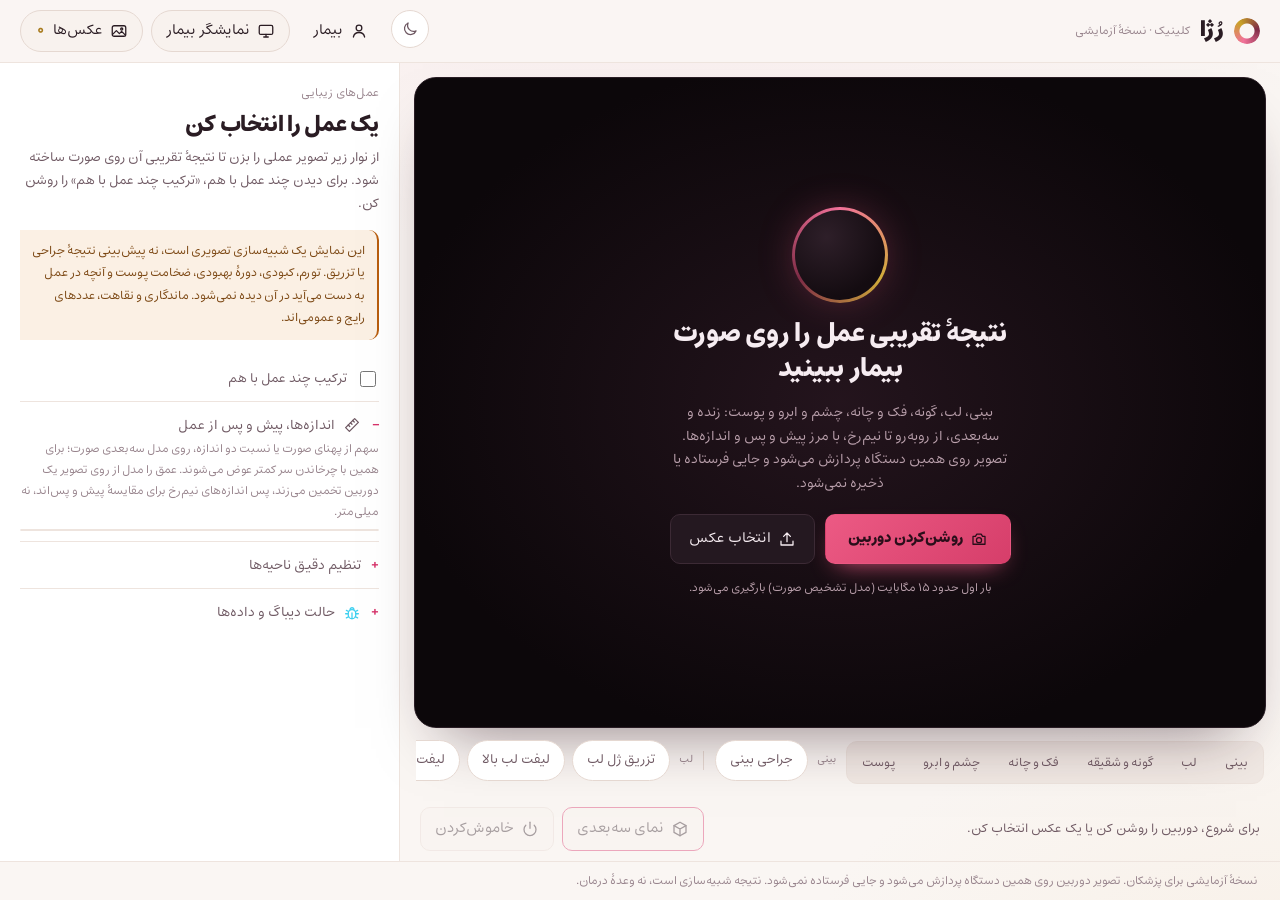
==== index.html @ 55d26cf2 "Offer a newer release to a page kept open (release 11) A phone keeps its tabs for days without loadi" ====
<!doctype html>
<html lang="fa" dir="rtl" data-release="11">
<head>
<meta charset="utf-8">
<meta name="viewport" content="width=device-width,initial-scale=1,viewport-fit=cover">
<meta name="theme-color" content="#FAF6F3" media="(prefers-color-scheme: light)">
<meta name="theme-color" content="#140C11" media="(prefers-color-scheme: dark)">
<meta name="color-scheme" content="light dark">
<!-- A theme chosen with the header switch, set before the styles so the page never
     flashes the other one. Without a choice the system's light or dark is followed. -->
<script>try{var t=localStorage.getItem('clinic-theme');if(t==='light'||t==='dark')document.documentElement.dataset.theme=t;}catch(e){}</script>
<meta name="robots" content="noindex">
<title>رُژا کلینیک | پیش‌نمایش عمل‌های زیبایی</title>
<link rel="icon" href="favicon.svg">
<link rel="apple-touch-icon" href="icons/icon-192.png">
<link rel="preload" href="fonts/Estedad-var.woff2" as="font" type="font/woff2" crossorigin>
<link rel="stylesheet" href="clinic.css?v=11">
</head>
<body>

<svg class="sprite" aria-hidden="true" focusable="false">
  <symbol id="i-wand" viewBox="0 0 24 24"><path d="M4 20L15 9"/><path d="M14 3.5v3M19.5 9h-3M17.8 5.2l-1.9 1.9M11.5 6.2l-1.6-1.6M18.4 12.4l1.6 1.6"/></symbol>
  <symbol id="i-compare" viewBox="0 0 24 24"><rect x="3" y="4.5" width="18" height="15" rx="3"/><path d="M12 2.5v19"/><path d="M8 12h-2M18 12h-2"/></symbol>
  <symbol id="i-pause" viewBox="0 0 24 24"><rect x="6.5" y="5" width="3.6" height="14" rx="1"/><rect x="13.9" y="5" width="3.6" height="14" rx="1"/></symbol>
  <symbol id="i-camera" viewBox="0 0 24 24"><path d="M4 8.5h3.2l1.9-3h5.8l1.9 3H20v10.5H4z"/><circle cx="12" cy="13.5" r="3.4"/></symbol>
  <symbol id="i-sun" viewBox="0 0 24 24"><circle cx="12" cy="12" r="3.8"/><path d="M12 2.5v2M12 19.5v2M2.5 12h2M19.5 12h2M5.3 5.3l1.4 1.4M17.3 17.3l1.4 1.4M5.3 18.7l1.4-1.4M17.3 6.7l1.4-1.4"/></symbol>
  <symbol id="i-moon" viewBox="0 0 24 24"><path d="M20 14.5A8 8 0 0 1 9.5 4 8 8 0 1 0 20 14.5z"/></symbol>
  <symbol id="i-cube" viewBox="0 0 24 24"><path d="M12 3l8 4.5v9L12 21l-8-4.5v-9z"/><path d="M4 7.5l8 4.5 8-4.5M12 12v9"/></symbol>
  <symbol id="i-expand" viewBox="0 0 24 24"><path d="M4 9V4h5M20 9V4h-5M4 15v5h5M20 15v5h-5"/></symbol>
  <symbol id="i-images" viewBox="0 0 24 24"><rect x="3" y="5" width="18" height="14" rx="2.5"/><path d="M3.5 16.5l5-5 4 4 3-3 5 5"/><circle cx="15.6" cy="9.4" r="1.4"/></symbol>
  <symbol id="i-upload" viewBox="0 0 24 24"><path d="M12 15.5V4M7.5 8.5L12 4l4.5 4.5"/><path d="M4 15v5h16v-5"/></symbol>
  <symbol id="i-power" viewBox="0 0 24 24"><path d="M12 3v8"/><path d="M6.4 7a8 8 0 1 0 11.2 0"/></symbol>
  <symbol id="i-trash" viewBox="0 0 24 24"><path d="M4 7h16M9.5 7V4.5h5V7M6 7l1 13h10l1-13"/></symbol>
  <symbol id="i-download" viewBox="0 0 24 24"><path d="M12 4v11M7.5 10.5L12 15l4.5-4.5M4 20h16"/></symbol>
  <symbol id="i-ruler" viewBox="0 0 24 24"><path d="M3.5 15.5l12-12 5 5-12 12z"/><path d="M7 12l2 2M10 9l2 2M13 6l2 2"/></symbol>
  <symbol id="i-screen" viewBox="0 0 24 24"><rect x="3" y="4.5" width="18" height="12" rx="2"/><path d="M9 20h6M12 16.5V20"/></symbol>
  <symbol id="i-user" viewBox="0 0 24 24"><circle cx="12" cy="8" r="3.8"/><path d="M4.5 20c.8-3.8 3.8-6 7.5-6s6.7 2.2 7.5 6"/></symbol>
  <symbol id="i-bug" viewBox="0 0 24 24"><rect x="7" y="7.5" width="10" height="12" rx="5"/><path d="M9.5 7.5a2.5 2.5 0 0 1 5 0M12 12v7.5M3.5 13H7M17 13h3.5M4.5 8.5L7.5 10M19.5 8.5L16.5 10M4.5 18.5l3-1.5M19.5 18.5l-3-1.5"/></symbol>
</svg>

<header class="topbar">
  <a class="brand" href="./" aria-label="رُژا کلینیک، بارگذاری دوبارهٔ صفحه"><i aria-hidden="true"></i>رُژا <span>کلینیک · نسخهٔ آزمایشی</span></a>
  <div class="top-actions">
    <button id="theme" class="icon-btn" type="button" aria-label="روشن یا تیره"><svg class="ico"><use href="#i-moon"/></svg></button>
    <button id="patient-open" class="pill patient-pill" aria-pressed="false" aria-label="پروندهٔ بیمار">
      <svg class="ico"><use href="#i-user"/></svg><span class="label" id="patient-name">بیمار</span>
    </button>
    <button id="present-open" class="ghost pill present-pill" aria-pressed="false" title="نمایشگر بیمار: پنجره‌ای برای مانیتور دوم (P)">
      <svg class="ico"><use href="#i-screen"/></svg><span class="label">نمایشگر بیمار</span>
    </button>
    <button id="gallery-open" class="ghost pill" aria-label="عکس‌های گرفته‌شده">
      <svg class="ico"><use href="#i-images"/></svg><span class="label">عکس‌ها</span> <span class="count" id="shots-count">۰</span>
    </button>
  </div>
</header>

<main class="shell">
  <div class="stage-wrap">
    <div class="stage" id="viewport">
      <video id="video" autoplay muted playsinline aria-label="تصویر زندهٔ دوربین"></video>
      <canvas id="photo" aria-label="عکس انتخاب‌شده" hidden></canvas>
      <canvas id="stage" aria-hidden="true" hidden></canvas>
      <canvas id="overlay" aria-hidden="true"></canvas>
      <canvas id="debug" aria-hidden="true" hidden></canvas>

      <div class="guide" id="guide" aria-hidden="true" hidden><i></i></div>
      <div class="loading" id="loading" hidden>
        <span>آماده‌سازی، فقط بار اول</span>
        <div class="loading-track" id="loading-track" role="progressbar" aria-label="بارگیری مدل تشخیص صورت" aria-valuemin="0" aria-valuemax="100" aria-valuenow="0"><i id="loading-bar"></i></div>
        <small><b id="loading-percent"></b><bdi id="loading-text"></bdi></small>
      </div>
      <button class="tap-start" id="tap-start" type="button" hidden>برای شروع تصویر دوربین، اینجا را بزن</button>
      <div class="inspect-tip" id="inspect-tip" aria-hidden="true" hidden></div>
      <span class="badge" id="badge" hidden><b>شبیه‌سازی تصویری، نه نتیجهٔ قطعی</b></span>
      <pre class="hud" id="hud" aria-hidden="true" hidden></pre>
      <div class="flash" id="flash" aria-hidden="true"></div>

      <div class="seam" id="seam" hidden>
        <div class="seam-line" id="seam-line"></div>
        <span class="seam-tag" id="seam-before">پیش از عمل</span>
        <span class="seam-tag" id="seam-after">پس از عمل</span>
        <button class="seam-grip" id="seam-grip" aria-label="جابه‌جایی مرز مقایسه"
                role="slider" aria-valuemin="0" aria-valuemax="100" aria-valuenow="50">⇔</button>
      </div>

      <div class="toolbar" id="toolbar" role="toolbar" aria-label="ابزار تصویر" hidden>
        <button id="compare" class="tool" aria-pressed="true" disabled title="مرز پیش و پس (C)">
          <svg class="ico"><use href="#i-compare"/></svg><span>مقایسه</span></button>
        <button id="freeze" class="tool" aria-pressed="false" disabled title="ثابت‌کردن تصویر (F)">
          <svg class="ico"><use href="#i-pause"/></svg><span>ثابت</span></button>
        <button id="snap" class="tool" disabled title="عکس گرفتن (S)">
          <svg class="ico"><use href="#i-camera"/></svg><span>عکس</span></button>
        <button id="view3d" class="tool" aria-pressed="false" disabled title="نمای سه‌بعدی: صورت را با کشیدن بچرخان (D)">
          <svg class="ico"><use href="#i-cube"/></svg><span>سه‌بعدی</span></button>
        <button id="fullscreen" class="tool" title="تمام‌صفحه">
          <svg class="ico"><use href="#i-expand"/></svg><span>بزرگ</span></button>
      </div>

      <!-- The 3D view, over the picture while it is open. -->
      <div class="v3" id="v3" hidden>
        <canvas id="v3-canvas" aria-label="مدل سه‌بعدی صورت؛ برای چرخاندن بکش"></canvas>
        <div class="v3-bar">
          <div class="segmented" id="v3-mode" role="radiogroup" aria-label="پیش یا پس">
            <button type="button" role="radio" data-mode="before" aria-checked="false">پیش</button>
            <button type="button" role="radio" data-mode="after" aria-checked="true">پس</button>
          </div>
          <div class="segmented" id="v3-angle" role="group" aria-label="زاویه">
            <button type="button" data-angle="0">روبه‌رو</button>
            <button type="button" data-angle="40">سه‌رخ</button>
            <button type="button" data-angle="75">نیم‌رخ</button>
          </div>
          <button type="button" class="ghost" id="v3-spin" aria-pressed="false">چرخش<span class="v3-long"> خودکار</span></button>
          <button type="button" class="ghost" id="v3-close" title="بازگشت به تصویر زنده (Esc)"><span class="v3-long">بازگشت به تصویر زنده</span><span class="v3-short">بستن</span></button>
        </div>
        <p class="v3-hint" id="v3-hint">برای چرخاندن، روی صورت بکش؛ دو بار زدن آن را روبه‌رو برمی‌گرداند.</p>
      </div>
      <!-- Taking the pictures the 3D view is made from. -->
      <div class="v3-capture" id="v3-capture" role="dialog" aria-labelledby="v3-capture-title" hidden>
        <h3 id="v3-capture-title">ساختن نمای سه‌بعدی</h3>
        <ol class="v3-steps">
          <li id="v3-step-front">روبه‌روی دوربین نگاه کن</li>
          <li id="v3-step-side">سر را آرام به یک طرف بچرخان</li>
          <li id="v3-step-other">حالا آرام به طرف دیگر</li>
        </ol>
        <p class="v3-now" id="v3-now" aria-live="polite"></p>
        <p class="help">هر زاویه وقتی سر چند لحظه ثابت بماند خودش گرفته می‌شود. سه زاویه کناره‌های بینی و گونه را در نیم‌رخ درست‌تر می‌سازد؛ با یک زاویه هم می‌شود ساخت.</p>
        <div class="v3-actions">
          <button type="button" class="primary" id="v3-build" disabled>با همین بساز</button>
          <button type="button" class="ghost" id="v3-cancel">لغو</button>
        </div>
      </div>

      <div id="welcome">
        <div class="mirror-mark" aria-hidden="true"><i></i></div>
        <h2>نتیجهٔ تقریبی عمل را روی صورت بیمار ببینید</h2>
        <p>بینی، لب، گونه، فک و چانه، چشم و ابرو و پوست: زنده و سه‌بعدی، از روبه‌رو تا نیم‌رخ، با مرز پیش و پس و اندازه‌ها. تصویر روی همین دستگاه پردازش می‌شود و جایی فرستاده یا ذخیره نمی‌شود.</p>
        <div class="welcome-actions">
          <button id="start" class="primary"><svg class="ico"><use href="#i-camera"/></svg>روشن‌کردن دوربین</button>
          <label class="ghost file-button" for="photo-input"><svg class="ico"><use href="#i-upload"/></svg>انتخاب عکس</label>
          <input id="photo-input" type="file" accept="image/*" hidden>
        </div>
        <p class="quiet">بار اول حدود ۱۵ مگابایت (مدل تشخیص صورت) بارگیری می‌شود.</p>
      </div>
    </div>

    <div class="tray" id="tray" role="group" aria-label="انتخاب عمل">
      <div class="tray-groups" id="tray-groups"></div>
      <div class="tray-scroll" id="tray-chips"></div>
    </div>

    <!-- The control you actually reach for, docked to the image. -->
    <div class="quick" id="quick">
      <div id="quick-procedure" hidden>
        <label class="field" for="strength"><span id="strength-label">میزان</span> <output id="strength-amount">۰٪</output></label>
        <input id="strength" type="range" min="0" max="100" value="0">
      </div>
    </div>

    <div class="stage-foot">
      <p id="status" role="status" aria-live="polite">برای شروع، دوربین را روشن کن یا یک عکس انتخاب کن.</p>
      <div class="camera-actions">
        <button id="view3d-foot" class="ghost v3-open" disabled title="نمای سه‌بعدی: صورت را با کشیدن بچرخان (D)"><svg class="ico"><use href="#i-cube"/></svg><span>نمای سه‌بعدی</span></button>
        <button id="stop" class="ghost" disabled><svg class="ico"><use href="#i-power"/></svg>خاموش‌کردن</button>
      </div>
    </div>
  </div>

  <aside class="inspector" id="inspector">

    <section id="panel-procedure">
      <p class="eyebrow" id="procedure-kicker">عمل‌های زیبایی</p>
      <h2 id="procedure-title">یک عمل را انتخاب کن</h2>
      <dl class="facts" id="procedure-facts" hidden>
        <div><dt>نوع</dt><dd id="fact-kind"></dd></div>
        <div><dt>ماندگاری</dt><dd id="fact-lasts"></dd></div>
        <div><dt>دورهٔ نقاهت</dt><dd id="fact-recovery"></dd></div>
      </dl>
      <p class="lede" id="procedure-summary"></p>

      <div id="variant-field" hidden>
        <p class="field-label">روش</p>
        <div class="segmented" id="variant-options" role="radiogroup" aria-label="روش"></div>
      </div>
      <p class="help" id="procedure-note"></p>

      <p class="note">
        این نمایش یک شبیه‌سازی تصویری است، نه پیش‌بینی نتیجهٔ جراحی یا تزریق. تورم، کبودی، دورهٔ بهبودی،
        ضخامت پوست و آنچه در عمل به دست می‌آید در آن دیده نمی‌شود. ماندگاری و نقاهت، عددهای رایج و عمومی‌اند.
      </p>

      <div class="active-list" id="active-list"></div>
      <button id="procedure-reset" class="ghost wide" hidden>برداشتن همهٔ عمل‌ها</button>
      <label class="check"><input id="combine-procedures" type="checkbox">ترکیب چند عمل با هم</label>

      <details id="measure-panel" open>
        <summary><svg class="ico"><use href="#i-ruler"/></svg>اندازه‌ها، پیش و پس از عمل</summary>
        <p class="help">سهم از پهنای صورت یا نسبت دو اندازه، روی مدل سه‌بعدی صورت؛ برای همین با چرخاندن سر کمتر عوض می‌شوند. عمق را مدل از روی تصویر یک دوربین تخمین می‌زند، پس اندازه‌های نیم‌رخ برای مقایسهٔ پیش و پس‌اند، نه میلی‌متر.</p>
        <div id="measure-table" class="measure"></div>
      </details>

      <details id="fine-tune">
        <summary>تنظیم دقیق ناحیه‌ها</summary>
        <p class="help">این‌ها روی نتیجهٔ عمل‌های انتخاب‌شده اضافه می‌شوند.</p>
        <div id="fine-controls"></div>
      </details>

      <p class="quiet" id="webgl-missing" hidden>
        مرورگر این دستگاه WebGL ندارد و پیش‌نمایش عمل را نمی‌سازد. آخرین نسخهٔ Chrome را امتحان کن.
      </p>
    </section>

    <details id="debug-panel">
      <summary><svg class="ico"><use href="#i-bug"/></svg>حالت دیباگ و داده‌ها</summary>
      <p class="help">نقطه‌هایی که مدل روی صورت پیدا می‌کند، با شمارهٔ هرکدام. نقاطی که همین الان عمل انتخاب‌شده را می‌سازند، رنگ جدا می‌گیرند.</p>
      <label class="check"><input id="debug-on" type="checkbox">نمایش لایه‌های دیباگ روی تصویر</label>

      <fieldset class="debug-group">
        <legend>لایه‌ها</legend>
        <label class="check"><input id="debug-points" type="checkbox" checked>نقاط</label>
        <label class="check"><input id="debug-mesh" type="checkbox">شبکهٔ مثلثی</label>
        <label class="check"><input id="debug-contours" type="checkbox">کانتورها</label>
        <label class="check"><input id="debug-axes" type="checkbox">محورهای صورت</label>
        <label class="check"><input id="debug-masks" type="checkbox">ماسک ناحیه‌های پوست</label>
        <label class="check"><input id="debug-field" type="checkbox">میدان جابه‌جایی</label>
      </fieldset>

      <label class="field" for="debug-size">اندازهٔ شماره <output id="debug-size-amount">۱۰</output></label>
      <input id="debug-size" type="range" min="0" max="26" value="10">
      <p class="help">صفر یعنی فقط نقطه‌ها، بدون شماره.</p>
      <label class="check"><input id="debug-highlight" type="checkbox" checked>رنگ جدا برای نقاط درگیر</label>
      <label class="check"><input id="debug-only" type="checkbox">فقط نقاط درگیر را نشان بده</label>

      <label class="field" for="debug-find">پیدا کردن نقطه</label>
      <input id="debug-find" type="number" min="0" max="477" inputmode="numeric" placeholder="شمارهٔ نقطه، مثلاً ۱">
      <p class="quiet" id="debug-find-info"></p>
      <label class="check"><input id="debug-inspect" type="checkbox">بازرسی با اشاره‌گر روی تصویر</label>
      <label class="check"><input id="debug-hud" type="checkbox">آمار زنده روی تصویر</label>

      <dl class="stats" id="debug-stats"></dl>
      <div class="row-actions">
        <button id="debug-export" class="ghost"><svg class="ico"><use href="#i-download"/></svg>دانلود JSON</button>
        <button id="debug-copy" class="ghost">کپی داده‌ها</button>
      </div>
      <p class="quiet" id="debug-count"></p>
    </details>

  </aside>
</main>

<footer>
  <span>نسخهٔ آزمایشی برای پزشکان. تصویر دوربین روی همین دستگاه پردازش می‌شود و جایی فرستاده نمی‌شود. نتیجه شبیه‌سازی است، نه وعدهٔ درمان.</span>
</footer>

<dialog id="gallery">
  <div class="dialog-head">
    <h2>عکس‌ها</h2>
    <button id="gallery-close" class="ghost">بستن</button>
  </div>
  <p class="quiet">عکس‌ها فقط در همین صفحه نگه داشته می‌شوند و با بستن آن پاک می‌شوند. دو عکس را علامت بزن تا کنار هم مقایسه شوند.</p>
  <div class="compare-view" id="gallery-compare" hidden></div>
  <div class="shots" id="gallery-shots"></div>
</dialog>

<!-- The patient record (records.js): kept on this device only. -->
<dialog id="patients" aria-labelledby="patients-title">
  <div class="dialog-head">
    <h2 id="patients-title">بیماران</h2>
    <button id="patients-close" class="ghost" type="button">بستن</button>
  </div>
  <p class="quiet">پرونده‌ها فقط روی همین دستگاه، در حافظهٔ این مرورگر، نگه داشته می‌شوند و جایی فرستاده نمی‌شوند.</p>
  <div class="patient-tools">
    <input id="patient-search" type="search" placeholder="جست‌وجوی نام یا کد پرونده" aria-label="جست‌وجوی بیمار" autocomplete="off">
    <button id="patient-new" class="primary" type="button">بیمار تازه</button>
  </div>
  <form id="patient-form" class="patient-form" hidden>
    <h3 id="pf-title">بیمار تازه</h3>
    <label>نام<input id="pf-name" type="text" maxlength="60" autocomplete="off"></label>
    <label>کد پرونده<input id="pf-code" type="text" maxlength="30" autocomplete="off" dir="ltr"></label>
    <div class="pf-pair">
      <label>سن<input id="pf-age" type="number" min="1" max="120" inputmode="numeric"></label>
      <label>جنس<select id="pf-sex"><option value="">—</option><option value="f">زن</option><option value="m">مرد</option></select></label>
    </div>
    <label>یادداشت<textarea id="pf-notes" rows="2" maxlength="500"></textarea></label>
    <div class="row-actions">
      <button class="primary" type="submit">ذخیره</button>
      <button class="ghost" type="button" id="pf-cancel">انصراف</button>
    </div>
  </form>
  <div class="patient-list" id="patient-list"></div>
  <details id="clinic-settings">
    <summary>مطب و پشتیبان‌گیری</summary>
    <label class="patient-form-row">نام مطب یا کلینیک<input id="clinic-name" type="text" maxlength="60" autocomplete="off"></label>
    <label class="patient-form-row">نام پزشک<input id="doctor-name" type="text" maxlength="60" autocomplete="off"></label>
    <p class="help">در سربرگ گزارش PDF می‌آیند.</p>
    <div class="row-actions">
      <button id="backup-save" class="ghost" type="button"><svg class="ico"><use href="#i-download"/></svg>پشتیبان‌گیری</button>
      <label class="ghost file-button" for="backup-load"><svg class="ico"><use href="#i-upload"/></svg>بازگرداندن پشتیبان</label>
      <input id="backup-load" type="file" accept="application/json,.json" hidden>
    </div>
    <p class="help">فایل پشتیبان همهٔ بیماران و عکس‌هایشان را دارد؛ آن را جای امن نگه دار.</p>
  </details>
</dialog>

<dialog id="record" aria-labelledby="record-title">
  <div class="dialog-head">
    <h2 id="record-title"></h2>
    <button id="record-close" class="ghost" type="button">بستن</button>
  </div>
  <p class="quiet" id="record-meta"></p>
  <div class="row-actions">
    <button id="record-edit" class="ghost" type="button">ویرایش</button>
    <button id="record-switch" class="ghost" type="button">بیمار دیگر</button>
    <button id="record-end" class="ghost" type="button">بستن پرونده</button>
    <button id="record-delete" class="ghost danger" type="button">حذف بیمار</button>
  </div>
  <label class="field-label" for="record-visit">جلسه</label>
  <select id="record-visit"></select>
  <p class="help">عکس‌هایی که در جلسه با «عکس» گرفته می‌شوند، با تصویر پیش و پس، اینجا می‌آیند. هر عکسی که تیک دارد در گزارش می‌آید.</p>
  <div class="shots record-shots" id="record-shots"></div>
  <label class="field-label" for="record-note">یادداشت پزشک برای این جلسه</label>
  <textarea id="record-note" rows="3" maxlength="2000" placeholder="در گزارش می‌آید"></textarea>
  <div class="row-actions">
    <button id="record-pdf" class="primary" type="button" disabled><svg class="ico"><use href="#i-download"/></svg>دانلود گزارش PDF</button>
  </div>
</dialog>

<div id="toast" role="status" aria-live="polite"></div>
<div class="update-bar" id="update-bar" role="status" hidden>
  <span>نسخهٔ تازه‌ای از برنامه آمده است.</span>
  <button type="button" class="primary" id="update-now">به‌روزرسانی</button>
</div>

<!-- If the app cannot start in this browser, say so instead of leaving a dead page. -->
<script>
(function(){
  function say(text){var s=document.getElementById('status');if(s&&!document.documentElement.getAttribute('data-ready'))s.textContent=text;}
  window.addEventListener('error',function(e){say('این مرورگر نتوانست برنامه را اجرا کند'+(e&&e.message?' ('+e.message+')':'')+'. آخرین نسخهٔ Chrome را امتحان کن.');});
  setTimeout(function(){say('برنامه روی این مرورگر کامل بار نشد. صفحه را دوباره باز کن یا آخرین نسخهٔ Chrome را امتحان کن.');},20000);
})();
</script>
<script nomodule>document.getElementById('status').textContent='این مرورگر قدیمی است و این برنامه را اجرا نمی‌کند. آخرین نسخهٔ Chrome را نصب کن.';</script>
<script type="module" src="app.js?v=11"></script>
</body>
</html>
---- clinic.css ----
/* Roja — a studio instrument for looking at your own face.
   The face is the brightest thing on the page. The page is ivory and rose by day and
   dark lacquer by night (the system's choice, or the header switch); the mirror itself
   is always dark, so the face stands out in both. Rose means "this is on", brass means
   "this is a measurement". They never stand in for each other. */

@font-face{
  font-family:'Estedad';
  src:url('fonts/Estedad-var.woff2') format('woff2-variations');
  font-weight:100 900;
  font-display:swap;
}

:root{
  --bg:#FAF6F3;
  --bg-deep:#F1E9E4;
  --surface:#FFFFFF;
  --surface-2:#F8F2EE;
  --raised:#FFFFFF;
  --line:#E5D8D1;
  --line-soft:#EEE4DE;
  --text:#2A1C23;
  --muted:#6E5862;
  --faint:#97838C;
  --rose:#D6336A;
  --rose-2:#B92458;
  --rose-soft:#D6336A14;
  --brass:#A87B1E;
  --brass-soft:#C9A2271A;
  --brass-ink:#7A5810;
  --danger:#B85D0E;
  --danger-soft:#FBF0E4;
  --danger-ink:#7A4510;
  --ok:#1F8A57;
  --hover:#2A1C230A;
  --chrome:#FAF6F3E6;
  --panel:var(--surface);
  --card:var(--surface-2);
  --glow:radial-gradient(1100px 520px at 50% -12%,#F6D9E266,transparent 70%),radial-gradient(800px 480px at 100% 110%,#F3E4CF55,transparent 60%);
  --shadow:0 18px 40px -22px #4A1D3040;
  --shadow-sm:0 6px 16px -10px #4A1D3033;
  --backdrop:#2A1C2366;
  --on-rose:#fff;
  --radius:14px;
  --radius-sm:10px;
  --font:'Estedad','Vazirmatn',system-ui,'Segoe UI',Tahoma,sans-serif;
  color-scheme:light;
}
/* Dark: chosen, or the system's when nothing was chosen. The mirror is dark in both,
   so everything drawn over it (tools, notes, the start screen) takes these too. */
:root[data-theme=dark],.stage{
  --bg:#140C11;
  --bg-deep:#0C070A;
  --surface:#1D1319;
  --surface-2:#241820;
  --raised:#2E1F29;
  --line:#3C2A35;
  --line-soft:#2A1D25;
  --text:#F6ECF1;
  --muted:#BBA1AD;
  --faint:#9A8591;
  --rose:#EC5A84;
  --rose-2:#D63E6A;
  --rose-soft:#EC5A8424;
  --brass:#D1AC3A;
  --brass-soft:#D1AC3A1F;
  --brass-ink:#F4E3B0;
  --danger:#E8A34F;
  --danger-soft:#251A16;
  --danger-ink:#E3C5A6;
  --ok:#7CD9A8;
  --hover:#FFFFFF10;
  --chrome:#140C11CC;
  --panel:linear-gradient(180deg,#1D1319F2,#170F14F2);
  --card:linear-gradient(180deg,#FFFFFF08,#FFFFFF03);
  --glow:radial-gradient(1200px 600px at 50% -10%,#3A162944,transparent 70%),radial-gradient(900px 500px at 100% 110%,#2A142033,transparent 60%);
  --shadow:0 18px 40px -18px #000C;
  --shadow-sm:0 6px 16px -10px #000A;
  --backdrop:#0B0709CC;
  --on-rose:#2A0E1A;
  color-scheme:dark;
}
@media (prefers-color-scheme:dark){
  :root:not([data-theme=light]){
  --bg:#140C11;
    --bg-deep:#0C070A;
    --surface:#1D1319;
    --surface-2:#241820;
    --raised:#2E1F29;
    --line:#3C2A35;
    --line-soft:#2A1D25;
    --text:#F6ECF1;
    --muted:#BBA1AD;
    --faint:#9A8591;
    --rose:#EC5A84;
    --rose-2:#D63E6A;
    --rose-soft:#EC5A8424;
    --brass:#D1AC3A;
    --brass-soft:#D1AC3A1F;
    --brass-ink:#F4E3B0;
    --danger:#E8A34F;
    --danger-soft:#251A16;
    --danger-ink:#E3C5A6;
    --ok:#7CD9A8;
    --hover:#FFFFFF10;
    --chrome:#140C11CC;
    --panel:linear-gradient(180deg,#1D1319F2,#170F14F2);
    --card:linear-gradient(180deg,#FFFFFF08,#FFFFFF03);
    --glow:radial-gradient(1200px 600px at 50% -10%,#3A162944,transparent 70%),radial-gradient(900px 500px at 100% 110%,#2A142033,transparent 60%);
    --shadow:0 18px 40px -18px #000C;
    --shadow-sm:0 6px 16px -10px #000A;
    --backdrop:#0B0709CC;
    --on-rose:#2A0E1A;
    color-scheme:dark;
  }
}

*{box-sizing:border-box}
html,body{margin:0;padding:0}
html:not(.native-live){background:var(--bg)}
/* The page's ground is a layer of its own, so inside the Android app it can leave a
   hole where the native mirror, drawn under the page, shows through. */
body::before{
  content:'';position:fixed;inset:0;z-index:-1;pointer-events:none;
  background:var(--glow),var(--bg);
}
html.native-live body::before{
  -webkit-mask:linear-gradient(#000 0 0) var(--hole-x,0) var(--hole-y,0)/var(--hole-w,0) var(--hole-h,0) no-repeat,linear-gradient(#000 0 0);
  -webkit-mask-composite:xor;
  mask:linear-gradient(#000 0 0) var(--hole-x,0) var(--hole-y,0)/var(--hole-w,0) var(--hole-h,0) no-repeat exclude,linear-gradient(#000 0 0);
}
html.native-live .stage{background:transparent}
html.native-live .stage video,html.native-live #stage{visibility:hidden}
body{
  color:var(--text);
  font-family:var(--font);
  font-size:15px;
  line-height:1.7;
  -webkit-font-smoothing:antialiased;
  /* One screen, always. If the detail panel could stretch the document, switching
     product would change the page height and resize the mirror with it. */
  height:100vh;
  height:100dvh;
  overflow:hidden;
  display:flex;
  flex-direction:column;
}
h1,h2,h3{margin:0;line-height:1.3;font-weight:800;letter-spacing:-.01em}
h2{font-size:23px}
h3{font-size:15px;font-weight:700}
p{margin:0 0 10px}
small{font-size:12px}
:focus-visible{outline:2px solid var(--text);outline-offset:2px;border-radius:4px}
[hidden]{display:none!important}
.sprite{position:absolute;width:0;height:0;overflow:hidden}
.ico{width:18px;height:18px;flex:none;fill:none;stroke:currentColor;stroke-width:1.7;stroke-linecap:round;stroke-linejoin:round}

/* ---- controls ---------------------------------------------------------- */
button,.file-button,a.button{font:inherit;color:inherit;cursor:pointer;border-radius:var(--radius-sm);border:1px solid transparent;background:none;
  display:inline-flex;align-items:center;justify-content:center;gap:7px;transition:border-color .15s,background .15s,color .15s,transform .1s}
button:active:not(:disabled){transform:translateY(1px)}
.ghost{border-color:var(--line);background:var(--surface-2);padding:8px 14px;color:var(--text)}
.ghost:hover{border-color:var(--rose);color:var(--text);background:var(--surface)}
.ghost[aria-pressed=true]{border-color:var(--rose);background:var(--rose-soft)}
.primary{background:linear-gradient(135deg,var(--rose),var(--rose-2));color:var(--on-rose);border-color:transparent;padding:11px 22px;font-weight:800;
  box-shadow:0 10px 24px -12px var(--rose)}
.primary:hover{filter:brightness(1.07)}
/* A link styled as a button: `a.button` would otherwise take its background away. */
a.button.primary{background:linear-gradient(135deg,var(--rose),var(--rose-2));color:var(--on-rose)}
a.button.ghost{background:var(--surface-2);border-color:var(--line)}
a.button.ghost:hover{border-color:var(--rose)}
.wide{width:100%}
a.button{text-decoration:none}
/* A button that reads as a link, inside a sentence. */
button.link{display:inline;padding:0;border:0;color:var(--rose);text-decoration:underline;text-underline-offset:3px}
button.link:hover{color:var(--text)}
button:disabled{opacity:.4;cursor:default}
button:disabled:hover{border-color:var(--line);filter:none}

input[type=range]{
  --fill:50%;
  -webkit-appearance:none;appearance:none;width:100%;height:24px;background:none;margin:0;cursor:pointer;direction:rtl;
}
input[type=range]::-webkit-slider-runnable-track{height:4px;border-radius:4px;
  background:linear-gradient(to left,var(--brass) 0 var(--fill),var(--line) var(--fill) 100%)}
input[type=range]::-moz-range-track{height:4px;background:var(--line);border-radius:4px}
input[type=range]::-moz-range-progress{height:4px;background:var(--brass);border-radius:4px}
input[type=range]::-webkit-slider-thumb{
  -webkit-appearance:none;width:17px;height:17px;border-radius:50%;
  background:var(--surface);margin-top:-6.5px;border:3px solid var(--brass);box-shadow:0 2px 8px #0004;
}
input[type=range]::-moz-range-thumb{width:12px;height:12px;border:3px solid var(--brass);border-radius:50%;background:var(--surface)}
input[type=number]{
  width:100%;background:var(--bg);color:var(--text);border:1px solid var(--line);border-radius:var(--radius-sm);
  padding:8px 11px;font:inherit;margin-top:6px;
}

.field{display:flex;justify-content:space-between;align-items:baseline;gap:10px;font-size:13.5px;color:var(--muted);margin-top:14px}
.field output{color:var(--brass);font-variant-numeric:tabular-nums;font-weight:700}
.field-label{font-size:13px;color:var(--muted);margin:14px 0 6px}
.help{font-size:12px;color:var(--faint);margin:2px 0 6px;line-height:1.75}

/* Buttons share the row and wrap onto another when there are more than fit (the
   seven lip styles in a narrow panel). */
.segmented{display:flex;flex-wrap:wrap;gap:4px;padding:4px;border-radius:11px;background:var(--bg-deep);border:1px solid var(--line-soft)}
.segmented button{flex:1 0 auto;padding:7px 8px;font-size:12.5px;color:var(--muted);border-radius:8px;white-space:nowrap}
.segmented button:hover{color:var(--text)}
.segmented button[aria-checked=true]{background:var(--raised);color:var(--text);border-color:var(--rose);box-shadow:var(--shadow-sm)}
.segmented.four{flex-wrap:wrap}
.segmented.four button{flex:1 1 calc(50% - 4px)}

.check{display:flex;align-items:center;gap:9px;font-size:13.5px;color:var(--muted);margin-top:14px;cursor:pointer}
.check input{accent-color:var(--rose);width:16px;height:16px;flex:none}
.switch{color:var(--text);font-weight:600}

select{
  width:100%;background:var(--bg);color:var(--text);border:1px solid var(--line);
  border-radius:var(--radius-sm);padding:9px 11px;font:inherit;margin-top:6px;
}

/* ---- shell ------------------------------------------------------------- */
.topbar{
  display:flex;align-items:center;justify-content:space-between;gap:16px;
  padding:10px 20px;border-bottom:1px solid var(--line-soft);
  background:var(--chrome);-webkit-backdrop-filter:blur(12px);backdrop-filter:blur(12px);position:relative;z-index:5;
}
/* Clicking the mark reloads the page, so it is a real link: keyboard, middle-click
   and open-in-new-tab all keep working. */
.brand{
  display:flex;align-items:center;gap:10px;
  font-size:22px;font-weight:900;letter-spacing:.02em;
  color:inherit;text-decoration:none;white-space:nowrap;
}
.brand i{width:26px;height:26px;border-radius:50%;flex:none;
  background:conic-gradient(from 200deg,#F2729A,#C9A227,#7E2C46,#F2729A);
  -webkit-mask:radial-gradient(circle,transparent 7px,#000 8px);mask:radial-gradient(circle,transparent 7px,#000 8px)}
.brand span{font-size:12px;font-weight:400;color:var(--faint);letter-spacing:0}
.brand:hover span{color:var(--rose)}

.modes{display:flex;gap:4px;padding:4px;background:var(--bg-deep);border:1px solid var(--line-soft);border-radius:14px}
.modes button{padding:8px 18px;border-radius:10px;color:var(--muted);font-weight:600;white-space:nowrap}
.modes button:hover{color:var(--text)}
.modes button[aria-selected=true]{background:linear-gradient(180deg,var(--raised),var(--surface-2));color:var(--text);
  border-color:transparent;box-shadow:var(--shadow-sm)}
.modes button[aria-selected=true] .ico{color:var(--rose)}

.top-actions{display:flex;gap:8px}
.pill{border-radius:999px;padding:7px 14px}
.count{color:var(--brass);font-variant-numeric:tabular-nums;font-weight:700;min-width:1ch}

.shell{
  flex:1;min-height:0;display:grid;
  grid-template-columns:minmax(0,1fr) 380px;
  align-items:stretch;
}
.stage-wrap{display:flex;flex-direction:column;min-width:0;min-height:0;padding:14px 14px 0}

/* ---- the mirror -------------------------------------------------------- */
.stage{
  position:relative;flex:1;min-height:340px;
  background:radial-gradient(ellipse at center,#1F151B,#0C070A 72%);
  border:1px solid #2A1D25;border-radius:22px;color:var(--text);
  isolation:isolate;overflow:hidden;
  box-shadow:inset 0 0 0 1px #FFFFFF08,0 30px 60px -30px #2A0E1A88;
}
.stage.live{border-color:#D1AC3A44}
.stage video,.stage canvas{
  position:absolute;inset:0;width:100%;height:100%;
  object-fit:contain;transform:scaleX(-1);
}
.stage canvas{pointer-events:none}
#overlay.natural{mix-blend-mode:multiply}
.stage.painting{cursor:none;touch-action:none}
.stage.inspecting{cursor:crosshair}

#welcome{
  position:absolute;inset:0;display:flex;flex-direction:column;
  align-items:center;justify-content:center;gap:14px;text-align:center;padding:30px;z-index:4;
  background:radial-gradient(ellipse at center,#24141DEE,#0C070AF5 75%);
}
#welcome h2{font-size:27px;max-width:20ch}
#welcome p{color:var(--muted);font-size:14px;max-width:44ch;margin:0}
#welcome .quiet{font-size:12px}
.welcome-points{display:flex;flex-wrap:wrap;justify-content:center;gap:8px;list-style:none;margin:2px 0 0;padding:0}
.welcome-points li{display:flex;align-items:center;gap:6px;padding:5px 12px;border-radius:999px;font-size:12.5px;color:var(--muted);
  background:#FFFFFF08;border:1px solid var(--line-soft)}
.welcome-points .ico{width:15px;height:15px;color:var(--brass)}
.welcome-actions{display:flex;gap:10px;flex-wrap:wrap;justify-content:center;margin-top:4px}
.file-button{padding:10px 18px}
.mirror-mark{
  width:96px;height:96px;border-radius:50%;padding:3px;flex:none;
  background:conic-gradient(from 0deg,#F2729A,#D1AC3A,#7E2C46,#F2729A);
  animation:turn 9s linear infinite;box-shadow:0 0 40px -8px #EC5A8466;
}
.mirror-mark i{display:block;width:100%;height:100%;border-radius:50%;background:radial-gradient(circle at 35% 30%,#2E1F29,#140C11 70%)}
@keyframes turn{to{transform:rotate(1turn)}}

.guide{position:absolute;inset:0;display:grid;place-items:center;pointer-events:none;z-index:1}
.tap-start{position:absolute;left:50%;bottom:18px;translate:-50% 0;z-index:5;padding:11px 18px;border-radius:999px;
  background:linear-gradient(135deg,var(--rose),var(--rose-2));color:#fff;font-weight:800;box-shadow:0 8px 22px -8px var(--rose)}
/* The mirror is always dark, so this is too, in either theme. */
.loading{position:absolute;left:50%;top:18px;translate:-50% 0;z-index:4;width:min(calc(100% - 140px),320px);padding:10px 14px 9px;
  border-radius:var(--radius-sm);background:#140C11D9;color:#F6ECF1;font-size:13px;text-align:center;pointer-events:none;
  box-shadow:0 8px 22px -10px #000}
.loading-track{height:5px;margin:7px 0 5px;border-radius:3px;background:#FFFFFF22;overflow:hidden}
.loading-track i{display:block;height:100%;width:0;border-radius:3px;background:linear-gradient(90deg,#EC5A84,#D1AC3A);transition:width .2s}
.loading small{display:flex;justify-content:space-between;gap:8px;color:#BBA1AD;font-size:11.5px;font-variant-numeric:tabular-nums}
.loading small b{color:#F6ECF1;font-weight:700}
.guide i{width:min(38%,240px);aspect-ratio:3/4;border-radius:50%;border:2px dashed #FFFFFF55;box-shadow:0 0 0 2000px #0000002A;
  animation:breathe 2.4s ease-in-out infinite}
@keyframes breathe{50%{border-color:#EC5A84AA;transform:scale(1.02)}}

.badge{
  position:absolute;top:12px;inset-inline-start:12px;z-index:3;
  background:#140C11D9;border:1px solid #3C2A35;color:var(--muted);
  padding:5px 11px;border-radius:999px;font-size:12px;pointer-events:none;-webkit-backdrop-filter:blur(6px);backdrop-filter:blur(6px);
}
.badge b{color:var(--text);font-weight:600}

/* Physical `right`: the readout is set left-to-right, which would flip a logical inset. */
.hud{
  position:absolute;top:48px;right:12px;z-index:3;margin:0;direction:ltr;text-align:left;
  font:11px/1.55 ui-monospace,Consolas,monospace;color:#CFF6FF;background:#05090CCC;border:1px solid #3FD0F044;
  padding:8px 10px;border-radius:10px;pointer-events:none;white-space:pre;max-width:60%;overflow:hidden;
}
.inspect-tip{
  position:absolute;z-index:4;pointer-events:none;direction:ltr;
  font:11px/1.4 ui-monospace,Consolas,monospace;color:#FFF3C4;background:#0A0608E6;border:1px solid #FFC53D66;
  padding:4px 7px;border-radius:6px;transform:translate(12px,12px);white-space:nowrap;
}
.brush-cursor{
  position:absolute;z-index:4;pointer-events:none;border-radius:50%;
  border:1.5px solid #fff;box-shadow:0 0 0 1px #0009,inset 0 0 0 1px #0006;translate:-50% -50%;
}
.brush-cursor[data-mode=blend]{border-color:#7CF2B5}
.brush-cursor[data-mode=fade]{border-color:#FFB86B}
.brush-cursor[data-mode=erase]{border-color:#FF6B6B}
.brush-cursor[data-mode=restore]{border-color:#B39DFF}
.flash{position:absolute;inset:0;background:#fff;opacity:0;pointer-events:none;z-index:6}
.flash.on{animation:flash .35s ease-out}
@keyframes flash{from{opacity:.55}to{opacity:0}}

/* A newer release than the page: a bar to load it. */
.update-bar{
  position:fixed;top:12px;left:50%;transform:translateX(-50%);z-index:60;
  display:flex;align-items:center;gap:12px;padding:8px 8px 8px 16px;max-width:calc(100% - 24px);
  background:var(--surface);border:1px solid var(--rose);border-radius:999px;box-shadow:var(--shadow);font-size:13.5px;
}
.update-bar .primary{padding:7px 16px}

/* ---- the 3D view -------------------------------------------------------- */
.v3{position:absolute;inset:0;z-index:4;background:radial-gradient(ellipse at center,#1F151B,#0C070A 72%)}
.stage .v3 canvas{pointer-events:auto;touch-action:none;cursor:grab;object-fit:fill}
.stage .v3 canvas:active{cursor:grabbing}
.v3-bar{
  position:absolute;bottom:12px;left:50%;transform:translateX(-50%);z-index:1;
  display:flex;flex-wrap:wrap;justify-content:center;align-items:center;gap:6px;padding:6px;max-width:calc(100% - 24px);
  background:#140C11B3;border:1px solid #FFFFFF14;border-radius:14px;-webkit-backdrop-filter:blur(10px);backdrop-filter:blur(10px);
}
.v3-bar .segmented{background:#0C070A99;border-color:#FFFFFF14;flex:none;flex-wrap:nowrap}
.v3-bar .segmented button{color:#BBA1AD}
.v3-bar .segmented button[aria-checked=true]{color:#F6ECF1;background:#B83A6A55}
.v3-bar .ghost{padding:7px 12px;font-size:12.5px;background:#0C070A99;border-color:#FFFFFF1F;color:#E9D6DF}
.v3-bar .ghost[aria-pressed=true]{border-color:var(--rose);background:#B83A6A33;color:#F6ECF1}
.v3-hint{position:absolute;top:12px;inset-inline-start:14px;margin:0;font-size:12px;color:#BBA1AD;pointer-events:none;max-width:calc(100% - 100px)}
.v3-short{display:none}
/* On a phone the bar is one short row at the bottom, so it leaves the face in view. */
@media (max-width:900px){
  .v3-bar{bottom:6px;flex-wrap:nowrap;gap:4px;padding:4px;max-width:calc(100% - 12px);overflow-x:auto;scrollbar-width:none}
  .v3-bar .segmented{padding:2px;gap:2px}
  .v3-bar .segmented button,.v3-bar .ghost{padding:5px 8px;font-size:11.5px;white-space:nowrap}
  .v3-long{display:none}.v3-short{display:inline}
  .v3-hint{display:none}
}
.v3-capture{
  position:absolute;bottom:14px;inset-inline-start:14px;z-index:6;width:min(320px,calc(100% - 28px));
  padding:14px 16px;border-radius:14px;color:#F6ECF1;
  background:#140C11E0;border:1px solid #FFFFFF1F;-webkit-backdrop-filter:blur(10px);backdrop-filter:blur(10px);
}
.v3-capture h3{margin:0 0 8px;font-size:15px}
.v3-steps{margin:0;padding-inline-start:20px;font-size:13.5px;line-height:1.9;color:#BBA1AD}
.v3-steps li.now{color:#F6ECF1;font-weight:700}
.v3-steps li.done{color:#7FD8A6}
.v3-steps li.done::after{content:" ✓"}
.v3-now{min-height:1.4em;margin:6px 0;font-size:13px;color:#F4E3B0}
.v3-capture .help{color:#BBA1AD}
.v3-actions{display:flex;gap:8px;margin-top:8px}
.v3-actions .primary{padding:8px 16px}
.v3-actions .ghost{background:#0C070A99;border-color:#FFFFFF1F;color:#E9D6DF}
@media (max-width:900px){
  .v3-capture{bottom:8px;inset-inline-start:8px;padding:10px 12px;width:min(300px,calc(100% - 16px))}
  .v3-capture .help{display:none}
}

/* The floating tools, glass over the dark around the frame. */
.toolbar{
  position:absolute;top:12px;inset-inline-end:12px;z-index:5;
  display:flex;flex-direction:column;gap:4px;padding:5px;
  background:#140C11B3;border:1px solid #FFFFFF14;border-radius:14px;-webkit-backdrop-filter:blur(10px);backdrop-filter:blur(10px);
  max-height:calc(100% - 24px);overflow-y:auto;scrollbar-width:none;
}
.toolbar::-webkit-scrollbar{display:none}
.tool{flex-direction:column;gap:1px;width:52px;padding:7px 2px 5px;border-radius:10px;color:var(--muted);font-size:10.5px}
.tool .ico{width:20px;height:20px}
.tool:hover:not(:disabled){color:var(--text);background:var(--hover)}
.tool[aria-pressed=true],.tool[aria-expanded=true]{color:var(--text);background:var(--rose-soft);border-color:var(--rose)}
.menu{
  position:absolute;top:12px;inset-inline-end:78px;min-width:170px;z-index:6;
  background:var(--surface);border:1px solid var(--line);border-radius:12px;padding:5px;box-shadow:var(--shadow);
}
.menu button{width:100%;justify-content:flex-start;padding:7px 10px;font-size:13px;border-radius:8px;color:var(--muted)}
.menu button:hover{background:var(--hover);color:var(--text)}
.menu button[aria-checked=true]{color:var(--text);background:var(--rose-soft)}
.menu button i{width:12px;height:12px;border-radius:50%;flex:none;border:1px solid #0006}

/* The seam you drag across your own face. */
.seam{position:absolute;inset:0;z-index:2;cursor:ew-resize;touch-action:none}
.seam.passive{pointer-events:none}
.seam.passive .seam-grip{pointer-events:auto}
.seam-line{position:absolute;top:0;bottom:0;width:2px;background:var(--brass);transform:translateX(-1px);box-shadow:0 0 12px #D1AC3A88}
.seam-grip{
  position:absolute;top:50%;translate:-50% -50%;
  width:40px;height:40px;border-radius:50%;
  background:#140C11E6;border:1.5px solid var(--brass);
  display:grid;place-items:center;color:var(--brass);font-size:14px;box-shadow:0 4px 14px #000A;
}
.seam-tag{
  position:absolute;bottom:12px;font-size:11.5px;color:var(--brass-ink);
  background:#140C11D9;padding:3px 9px;border-radius:999px;white-space:nowrap;border:1px solid #D1AC3A55;
  max-width:40%;overflow:hidden;text-overflow:ellipsis;
}

.stage-foot{
  display:flex;align-items:center;justify-content:space-between;gap:16px;
  padding:10px 6px;flex-wrap:wrap;
}
#status{font-size:13px;color:var(--muted);margin:0;flex:1;min-width:200px}
.camera-actions{display:flex;gap:8px;flex-wrap:wrap}
.camera-actions .v3-open{border-color:var(--rose);color:var(--text)}
.camera-actions .v3-open[aria-pressed=true]{background:var(--rose-soft)}

/* ---- the tray ---------------------------------------------------------- */
.tray{display:flex;align-items:center;gap:10px;padding:12px 2px 0;min-width:0}
.tray-groups{display:flex;gap:4px;flex:none;padding:3px;border-radius:11px;background:var(--bg-deep);border:1px solid var(--line-soft)}
.tray-groups button{padding:6px 11px;font-size:12.5px;color:var(--muted);border-radius:8px;white-space:nowrap}
.tray-groups button[aria-pressed=true]{background:var(--raised);color:var(--text)}
.tray-scroll{display:flex;gap:7px;overflow-x:auto;scrollbar-width:thin;scrollbar-color:var(--line) transparent;min-width:0;flex:1;
  padding-bottom:4px;scroll-behavior:smooth;align-items:center}
.tray-sep{flex:none;font-size:11px;color:var(--faint);padding:0 4px 0 2px;white-space:nowrap;border-inline-start:1px solid var(--line);margin-inline-start:4px;padding-inline-start:10px}
.tray-sep:first-child{border:none;margin:0;padding-inline-start:0}
.chip{
  flex:none;padding:8px 14px;border:1px solid var(--line);background:var(--surface);border-radius:999px;
  color:var(--muted);white-space:nowrap;font-size:13.5px;position:relative;
}
.chip:hover{color:var(--text);border-color:var(--faint)}
.chip[aria-pressed=true]{border-color:var(--rose);color:var(--text);background:var(--rose-soft);box-shadow:var(--shadow-sm)}
.chip .dot{width:10px;height:10px;border-radius:50%;border:1px solid #0006;flex:none}
.chip.on::after{content:'';position:absolute;top:3px;inset-inline-end:5px;width:6px;height:6px;border-radius:50%;background:var(--rose);box-shadow:0 0 0 2px var(--bg)}
.chip .on{color:var(--rose);font-variant-numeric:tabular-nums;font-size:12px}

/* ---- inspector --------------------------------------------------------- */
.inspector{
  border-inline-start:1px solid var(--line-soft);
  padding:20px;background:var(--panel);
  min-height:0;overflow-y:auto;          /* the only thing that scrolls */
  display:flex;flex-direction:column;gap:6px;scrollbar-width:thin;scrollbar-color:var(--line) transparent;
}
.eyebrow{font-size:12px;color:var(--faint);margin:0 0 6px;letter-spacing:.02em}
.inspector h2{margin-bottom:6px}
.lede{color:var(--muted);font-size:13.5px}
.product-head{padding-bottom:4px}
.product-meta{display:flex;align-items:center;gap:10px;margin:2px 0 8px}
.tag{font-size:11.5px;padding:2px 10px;border-radius:999px;border:1px solid var(--line);color:var(--muted);background:var(--surface-2)}
.note{
  border-inline-start:2px solid var(--danger);
  padding:10px 12px;background:var(--danger-soft);color:var(--danger-ink);font-size:12.5px;
  border-radius:0 var(--radius-sm) var(--radius-sm) 0;margin:14px 0;line-height:1.8;
}
.quiet{color:var(--faint);font-size:12px}
.divider{height:1px;background:var(--line-soft);margin:16px 0}
.row-actions{display:flex;gap:8px;margin-top:14px;flex-wrap:wrap}
.row-actions > *{flex:1 1 auto}

.card{border:1px solid var(--line-soft);background:var(--card);border-radius:var(--radius);padding:14px 14px 16px;margin-top:12px}
.card-head{display:flex;align-items:center;gap:8px;margin-bottom:6px}
.card-head .ico{color:var(--rose)}
.card-head h3{flex:1}
.card > .field:first-of-type{margin-top:8px}
.ghost.small{padding:4px 11px;font-size:12px;border-radius:999px}
.pair{display:grid;grid-template-columns:1fr 1fr;gap:8px;margin-top:14px}
.pair button{font-size:12.5px;padding:8px 6px}

/* Buying happens on the partner store: one clear way there, never a cart. */
.buy-card{margin-top:4px;padding:12px;border-radius:var(--radius);border:1px solid #EC5A8433;
  background:radial-gradient(120% 140% at 100% 0%,var(--rose-soft),transparent 60%),var(--surface-2)}
.buy-card .primary{padding:12px 16px}
.buy-card .quiet{margin:8px 0 0;text-align:center}
.primary .out,.ghost .ico:last-child:not(:first-child){width:15px;height:15px;opacity:.75}
#add-look{margin-top:12px}
.buy-pill{background:linear-gradient(135deg,var(--rose),var(--rose-2));color:var(--on-rose);font-weight:800;border-color:transparent;
  box-shadow:0 8px 20px -12px var(--rose)}
.buy-pill:hover{filter:brightness(1.07)}
.buy-pill .count{color:var(--rose-2);background:#FFFFFFE6;border-radius:999px;padding:0 7px;font-size:12px}
.buy-row{display:flex;align-items:center;gap:11px;padding:10px 0;border-top:1px solid var(--line-soft)}
.buy-row p{flex:1;margin:0;font-size:13.5px;line-height:1.6;min-width:0}
.buy-row p small{display:block;color:var(--faint)}
.buy-row .button{padding:7px 12px;font-size:12.5px;white-space:nowrap;flex:none}
.buy-foot{margin:12px 0 0;padding-top:12px;border-top:1px solid var(--line);font-size:12px;color:var(--muted)}

details{border-top:1px solid var(--line-soft);padding-top:12px;margin-top:10px}
summary{cursor:pointer;font-size:14px;color:var(--muted);list-style:none;display:flex;align-items:center;gap:8px}
summary::-webkit-details-marker{display:none}
summary::before{content:'+';color:var(--rose);font-weight:700;width:10px}
details[open] summary::before{content:'–'}
summary:hover{color:var(--text)}
details > summary + *{margin-top:10px}

/* The control bar docked under the mirror: shades, or the amount of a procedure.
   It sits outside the scrolling panel so it is always within reach. */
.quick{padding:12px 2px 0}
#quick-makeup{display:flex;align-items:center;gap:16px}
/* One row whatever the shade count, so the bar's height never changes between
   products and the mirror above it stays put. */
#shades{display:flex;gap:9px;flex:1;min-width:0;flex-wrap:nowrap;overflow-x:auto;scrollbar-width:none;padding:4px 4px 6px}
#shades::-webkit-scrollbar{display:none}
.shade{width:36px;height:36px;border-radius:50%;border:1px solid #0000004D;flex:none;position:relative;overflow:hidden;padding:0;
  box-shadow:inset 0 -6px 10px #0000002E}
.shade::after{content:'';position:absolute;inset:0;border-radius:50%;pointer-events:none}
.shade.f-gloss::after,.shade.f-cream::after,.shade.f-dewy::after{background:radial-gradient(circle at 34% 28%,#FFFFFFB0 0 12%,#FFFFFF33 22%,transparent 45%)}
.shade.f-satin::after,.shade.f-velvet::after{background:radial-gradient(circle at 34% 28%,#FFFFFF55 0 14%,transparent 40%)}
.shade.f-shimmer::after,.shade.f-metallic::after{
  background:radial-gradient(circle at 30% 30%,#FFFFFFAA 0 6%,transparent 30%),
    radial-gradient(#FFFFFFCC .8px,transparent 1.2px) 0 0/6px 6px,radial-gradient(#FFFFFF88 .6px,transparent 1px) 3px 3px/6px 6px}
.shade[aria-checked=true]{box-shadow:0 0 0 2px var(--bg),0 0 0 4px var(--rose),inset 0 -6px 10px #0000002E}
.shade:hover{transform:translateY(-1px)}
.quick-meta{display:flex;align-items:center;gap:10px;flex:none;max-width:40%}
.quick-meta > span:last-child{min-width:0}
.quick-meta strong{display:block;font-size:14px;white-space:nowrap;overflow:hidden;text-overflow:ellipsis}
.quick-meta small{color:var(--faint);font-size:11px;white-space:nowrap}
.swatch{width:38px;height:38px;border-radius:11px;flex:none;border:1px solid #0000004D;box-shadow:inset 0 -8px 12px #0000002E}
#quick-procedure .field{margin-top:0}

.look{display:flex;flex-wrap:wrap;gap:6px;margin-top:6px}
.look-chip{
  border:1px solid var(--line);padding:5px 10px;font-size:12.5px;color:var(--muted);border-radius:999px;
}
.look-chip::before{content:'';width:9px;height:9px;border-radius:50%;background:var(--chip-color)}
.look-chip::after{content:'×';color:var(--faint);margin-inline-start:2px}
.look-chip:hover{border-color:var(--rose);color:var(--text)}

.looks{display:grid;grid-template-columns:repeat(2,minmax(0,1fr));gap:8px;margin-top:8px}
.look-card{flex-direction:column;align-items:flex-start;gap:6px;padding:10px 11px;border:1px solid var(--line);
  background:var(--surface-2);text-align:start;border-radius:11px}
.look-card:hover{border-color:var(--rose)}
.look-card strong{font-size:13.5px}
.look-card small{color:var(--faint);font-size:11px;line-height:1.6}
.look-card .dots{display:flex}
.look-card .dots i{width:14px;height:14px;border-radius:50%;border:2px solid var(--surface-2);margin-inline-start:-4px}
.look-card .dots i:first-child{margin-inline-start:0}

.finder-result{margin-top:10px}
.skin-row{display:flex;align-items:center;gap:10px;margin:8px 0}
.skin-row .swatch{width:30px;height:30px;border-radius:50%}
.picks{display:flex;flex-direction:column;gap:6px;margin-top:6px}
.pick{justify-content:space-between;width:100%;padding:7px 10px;border:1px solid var(--line);background:var(--surface-2);font-size:13px}
.pick:hover{border-color:var(--rose)}
.pick i{width:16px;height:16px;border-radius:50%;border:1px solid #0006;flex:none}
.pick span{flex:1;text-align:start}
.pick small{color:var(--brass);font-variant-numeric:tabular-nums}

/* ---- procedures -------------------------------------------------------- */
.facts{display:grid;grid-template-columns:repeat(3,minmax(0,1fr));gap:6px;margin:8px 0 12px}
.facts div{background:var(--surface-2);border:1px solid var(--line-soft);border-radius:10px;padding:7px 9px}
.facts dt{font-size:10.5px;color:var(--faint)}
.facts dd{margin:0;font-size:12px;line-height:1.6}
.active-list{display:flex;flex-wrap:wrap;gap:6px}
.active-list button{border:1px solid var(--line);padding:5px 10px;font-size:12.5px;border-radius:999px;color:var(--muted)}
.active-list button b{color:var(--rose);font-weight:700;font-variant-numeric:tabular-nums}
.active-list button[aria-current=true]{border-color:var(--rose);color:var(--text)}
.measure{display:grid;grid-template-columns:minmax(0,1.6fr) repeat(3,minmax(0,.8fr));gap:0;font-size:12px;border:1px solid var(--line-soft);border-radius:10px;overflow:hidden}
.measure > span{padding:6px 8px;border-top:1px solid var(--line-soft);font-variant-numeric:tabular-nums}
.measure > .h{color:var(--faint);font-size:11px;border-top:none;background:var(--surface-2)}
.measure .up{color:var(--ok)}
.measure .down{color:var(--danger)}
.measure .changed{background:var(--brass-soft)}

/* the skin check */
.steps{display:flex;gap:6px;list-style:none;padding:0;margin:12px 0;counter-reset:step}
.steps li{flex:1;counter-increment:step;font-size:12px;color:var(--faint);padding:6px 8px;border-radius:9px;border:1px solid var(--line-soft);text-align:center}
.steps li::before{content:counter(step,persian) '. '}
.steps li[aria-current=true]{color:var(--text);border-color:var(--rose);background:var(--rose-soft)}
.protocol{margin:6px 0 4px;padding-inline-start:18px;font-size:12.5px;color:var(--muted);line-height:1.9}
.quality{list-style:none;padding:0;margin:0;display:grid;gap:4px;font-size:12.5px}
.quality li{display:flex;gap:8px;align-items:baseline;color:var(--muted)}
.quality li::before{content:'·';width:12px;flex:none;text-align:center;color:var(--faint)}
.quality li.ok::before{content:'✓';color:var(--ok)}
.quality li.bad{color:var(--danger)}
.quality li.bad::before{content:'!';color:var(--danger)}
.question{border:1px solid var(--line-soft);border-radius:var(--radius);padding:10px 12px 12px;margin:10px 0;background:var(--card)}
.question legend{font-size:13.5px;line-height:1.8;padding:0 4px;display:flex;gap:8px}
.question legend b{color:var(--rose);flex:none}
.options{display:grid;grid-template-columns:repeat(auto-fill,minmax(150px,1fr));gap:6px;margin-top:6px}
.option{display:flex;gap:8px;align-items:flex-start;padding:7px 9px;border:1px solid var(--line-soft);border-radius:9px;font-size:12.5px;color:var(--muted);cursor:pointer;line-height:1.6}
.option input{accent-color:var(--rose);margin:3px 0 0;flex:none}
.option:has(input:checked){border-color:var(--rose);color:var(--text);background:var(--rose-soft)}
.option:has(input:focus-visible){outline:2px solid var(--rose);outline-offset:2px}
.profile{display:grid;grid-template-columns:repeat(2,minmax(0,1fr));gap:8px;margin:10px 0}
.profile-card{background:var(--surface-2);border:1px solid var(--line-soft);border-radius:var(--radius);padding:10px 12px}
.profile-card .big{display:block;font-size:24px;color:var(--brass);letter-spacing:.06em;margin:2px 0}
.profile-card small{color:var(--faint);font-size:11.5px;line-height:1.7}
.axes{list-style:none;padding:0;margin:6px 0 0;display:grid;gap:3px;font-size:12px}
.axes li{display:grid;grid-template-columns:18px 1fr auto;gap:6px;align-items:baseline}
.axes b{color:var(--brass)}
#panel-skin h3{margin:18px 0 8px;font-size:14px}
.concerns{list-style:none;padding:0;margin:0;display:grid;gap:7px;font-size:12.5px}
.concerns li{display:grid;grid-template-columns:minmax(0,7.5em) 1fr 2.5em;gap:10px;align-items:center}
.concerns output{color:var(--brass);font-variant-numeric:tabular-nums;text-align:end}
.concerns.compare li{grid-template-columns:minmax(0,7.5em) 1fr auto}
.concerns .down{color:var(--ok)}
.concerns .up{color:var(--danger)}
.meter{height:6px;border-radius:99px;background:var(--line-soft);overflow:hidden}
.meter i{display:block;height:100%;background:var(--brass);border-radius:inherit}
.priorities{margin:0;padding-inline-start:20px;font-size:13px;line-height:1.9}
.routine{list-style:none;padding:0;margin:0}
.routine-step{display:flex;gap:10px;align-items:flex-start;padding:9px 0;border-top:1px solid var(--line-soft)}
.routine-step .mini{margin-top:3px}
.routine-step > div{flex:1;min-width:0}
.routine-step strong{font-size:13.5px}
.routine-step small{color:var(--faint);font-size:11.5px}
.routine-step p{margin:2px 0 0}
.routine-step button{flex:none;padding:5px 12px;font-size:12px}
.past{list-style:none;padding:0;margin:8px 0;font-size:12.5px}
.past li{display:flex;gap:10px;align-items:baseline;padding:5px 0;border-top:1px solid var(--line-soft)}
.past li span{flex:1;color:var(--muted)}
.past small{color:var(--faint)}
.fine-group{font-size:12px;color:var(--brass);margin:14px 0 0}
.presets{display:flex;flex-wrap:wrap;align-items:center;gap:6px;margin:8px 0 4px}
.presets span{font-size:12px;color:var(--muted)}
.presets .chip{padding:4px 11px;font-size:12.5px}

/* ---- debug ------------------------------------------------------------- */
.debug-group{border:1px solid var(--line-soft);border-radius:10px;padding:4px 12px 10px;margin:10px 0 0;
  display:grid;grid-template-columns:1fr 1fr;column-gap:10px}
.debug-group legend{font-size:12px;color:var(--faint);padding:0 6px}
.debug-group .check{margin-top:8px;font-size:12.5px}
.stats{display:grid;grid-template-columns:auto 1fr;gap:3px 12px;margin:12px 0 0;font-size:12px}
.stats dt{color:var(--faint)}
.stats dd{margin:0;font-variant-numeric:tabular-nums;color:var(--text);direction:ltr;text-align:right}
#debug-panel summary .ico{color:#3FD0F0}

/* ---- dialogs ----------------------------------------------------------- */
dialog{
  border:1px solid var(--line);background:var(--surface);color:var(--text);
  border-radius:16px;padding:22px;max-width:460px;width:calc(100% - 32px);box-shadow:var(--shadow);
  max-height:calc(100dvh - 40px);
}
#gallery{max-width:880px}
/* ---- the Android app ---------------------------------------------------- */
#welcome .app-hint{font-size:12.5px}
#app-dialog{max-width:520px}
.app-lead{margin:0 0 8px;color:var(--muted);font-size:14px}
.app-points{margin:0 0 14px;padding-inline-start:20px;color:var(--muted);font-size:13px;line-height:1.9}
.app-get{display:flex;gap:18px;align-items:center;flex-wrap:wrap;padding:14px;
  border:1px solid var(--line-soft);border-radius:14px;background:var(--surface-2)}
.app-qr{margin:0;display:flex;flex-direction:column;align-items:center;gap:6px}
.app-qr[hidden]{display:none}
.app-qr img{display:block;background:#fff;padding:6px;border-radius:10px}
.app-qr figcaption{font-size:11.5px;color:var(--faint)}
.app-download{flex:1;min-width:190px;display:flex;flex-direction:column;align-items:flex-start;gap:8px}
.app-download .quiet{margin:0}
.app-steps{margin:14px 0 8px;padding-inline-start:20px;list-style:persian;font-size:13px;line-height:1.9}
#app-dialog .quiet a{color:inherit;text-underline-offset:3px}
dialog::backdrop{background:var(--backdrop);-webkit-backdrop-filter:blur(4px);backdrop-filter:blur(4px)}
.dialog-head{display:flex;justify-content:space-between;align-items:center;gap:16px;margin-bottom:12px}
.mini{width:18px;height:18px;border-radius:50%;flex:none;border:1px solid #0006}

.shots{display:grid;grid-template-columns:repeat(auto-fill,minmax(150px,1fr));gap:10px}
.shot{position:relative;border:1px solid var(--line);border-radius:12px;overflow:hidden;background:var(--bg-deep)}
.shot img{display:block;width:100%;aspect-ratio:4/3;object-fit:cover}
.shot.picked{border-color:var(--rose);box-shadow:0 0 0 2px var(--rose)}
.shot-bar{display:flex;align-items:center;gap:6px;padding:6px 8px;font-size:11.5px;color:var(--muted)}
.shot-bar span{flex:1;min-width:0;overflow:hidden;text-overflow:ellipsis;white-space:nowrap}
.shot-bar a,.shot-bar button{color:var(--muted);padding:4px;border-radius:6px;display:inline-flex}
.shot-bar a:hover,.shot-bar button:hover{color:var(--text);background:var(--hover)}
.shot label{position:absolute;top:6px;inset-inline-start:6px;background:#140C11CC;color:#F6ECF1;border-radius:8px;padding:2px 6px;font-size:11px;display:flex;gap:5px;align-items:center;cursor:pointer}
.compare-view{display:grid;grid-template-columns:1fr 1fr;gap:10px;margin-bottom:12px}
.compare-view figure{margin:0;border-radius:12px;overflow:hidden;border:1px solid var(--line)}
.compare-view img{display:block;width:100%}
.compare-view figcaption{font-size:12px;color:var(--muted);padding:6px 8px}
.empty{color:var(--faint);font-size:13px;padding:24px;text-align:center;border:1px dashed var(--line);border-radius:12px;grid-column:1/-1}

#toast{
  position:fixed;left:50%;bottom:26px;translate:-50% 0;z-index:9;
  background:var(--raised);border:1px solid var(--line);padding:11px 18px;
  border-radius:12px;font-size:14px;opacity:0;pointer-events:none;box-shadow:var(--shadow);
  transition:opacity .18s ease,translate .18s ease;max-width:calc(100% - 32px);
}
#toast.show{opacity:1;translate:-50% -4px}

footer{
  padding:9px 22px;border-top:1px solid var(--line-soft);
  color:var(--faint);font-size:12px;display:flex;gap:8px 20px;flex-wrap:wrap;align-items:center;justify-content:space-between;
}
footer > span a{color:var(--muted);text-underline-offset:3px}

/* The single orchestrated moment: the room lifts when the camera comes on. */
.stage.live video,.stage.live canvas{animation:lift .5s ease both}
@keyframes lift{from{opacity:0}to{opacity:1}}

/* On a phone the whole app is one screen: the mirror, the tray and the control bar
   are fixed, and only the detail panel scrolls. Changing a colour or an amount never
   scrolls the face out of view. */
@media (max-width:900px){
  body{font-size:14.5px}
  .shell{
    grid-template-columns:minmax(0,1fr);
    grid-template-rows:auto auto auto minmax(0,1fr) auto;
  }
  .stage-wrap{display:contents}
  .stage{order:1;height:clamp(200px,40dvh,380px);min-height:0;flex:none;margin:8px 10px 0;border-radius:16px}
  .tray{order:2;padding:8px 10px 0}
  .tray-groups{display:none}
  .quick{order:3;padding:8px 12px 2px}
  .inspector{order:4;border-inline-start:none;padding:14px 16px}
  .stage-foot{order:5;padding:6px 14px;gap:10px;border-top:1px solid var(--line-soft)}
  .quick-meta small{display:none}
  .quick-meta{max-width:34%}
  .shade{width:32px;height:32px}
  .swatch{width:32px;height:32px}

  .topbar{padding:8px 10px;gap:8px}
  .brand{font-size:18px;gap:7px}
  .brand i{width:20px;height:20px;-webkit-mask:radial-gradient(circle,transparent 5px,#000 6px);mask:radial-gradient(circle,transparent 5px,#000 6px)}
  .brand span{display:none}
  .modes button{padding:6px 10px;font-size:13px}
  .modes .ico{display:none}
  .top-actions .label{display:none}
  .top-actions .buy-pill .label{display:inline}
  .pill{padding:6px 9px}
  #status{font-size:12px;min-width:0}
  footer{display:none}
  #welcome{padding:18px;gap:10px}
  #welcome h2{font-size:19px}
  #welcome p{font-size:12.5px}
  #welcome .quiet{display:none}
  /* The phone's start box is short: the buttons come first. */
  .welcome-points{display:none}
  .mirror-mark{width:56px;height:56px}
  /* The app hint takes the ornament's place on a phone's short stage. */
  #welcome:has(#welcome-app:not([hidden])) .mirror-mark{display:none}
  .tool{width:42px;font-size:0;padding:7px 2px}
  .tool span{display:none}
  .toolbar{top:8px;inset-inline-end:8px;padding:4px}
  .menu{top:8px;inset-inline-end:62px}
  .badge{top:8px;inset-inline-start:8px;font-size:11px}
  .hud{max-width:70%;font-size:10px}
}
@media (max-width:420px){
  .modes button{padding:6px 8px;font-size:12.5px}
}
/* Three modes and the actions do not fit one phone row: the modes get a row of their own. */
@media (max-width:560px){
  .topbar{flex-wrap:wrap;row-gap:8px}
  .modes{order:3;flex:1 0 100%}
  .modes button{flex:1}
}
/* No room left in a phone's header; there the start screen offers the app instead. */
@media (max-width:440px){
  #app-open{display:none}
}

@media (prefers-reduced-motion:reduce){
  *,*::before,*::after{animation-duration:.01ms!important;transition-duration:.01ms!important}
}

/* ---- my looks, a look's link, several shades, the first-visit tour ---- */
.mine-head{margin-top:14px}
.mine-card{position:relative;display:flex}
.mine-card .look-card{flex:1;min-width:0;padding-inline-end:30px}
.look-del{position:absolute;top:4px;inset-inline-end:4px;width:24px;height:24px;padding:0;display:inline-flex;align-items:center;justify-content:center;
  border-radius:6px;color:var(--faint);font-size:15px;line-height:1}
.look-del:hover{color:var(--text);background:var(--hover)}
.save-look{margin-top:10px;font-size:13px;color:var(--muted)}
.save-look-row{display:flex;gap:8px;margin-top:6px}
.save-look input{flex:1;min-width:0;font:inherit;color:var(--text);background:var(--bg-deep);border:1px solid var(--line);border-radius:var(--radius-sm);padding:8px 10px}
.save-look input:focus{outline:none;border-color:var(--rose)}
.save-look .primary{padding:8px 16px}
.multi-shades{display:grid;grid-template-columns:repeat(auto-fill,minmax(112px,1fr));gap:8px;margin:12px 0 4px}
.multi-shades button{display:flex;align-items:center;gap:8px;padding:7px 9px;border:1px solid var(--line);background:var(--surface-2);font-size:12.5px;text-align:start}
.multi-shades button i{width:20px;height:20px;border-radius:50%;flex:none;border:1px solid #FFFFFF22}
.multi-shades button[aria-pressed=true]{border-color:var(--rose);background:var(--rose-soft)}
.tour{position:fixed;z-index:60;width:min(300px,calc(100vw - 32px));background:var(--raised);border:1px solid var(--rose);border-radius:var(--radius);
  padding:12px 14px;box-shadow:var(--shadow);font-size:13.5px;line-height:1.8}
.tour p{margin:0 0 10px}
.tour-bar{display:flex;align-items:center;gap:8px}
.tour-bar .quiet{flex:1}
.tour-bar .ghost{padding:6px 12px}
.tour-bar .primary{padding:6px 16px}
.tour-target{outline:2px solid var(--rose);outline-offset:3px;border-radius:var(--radius-sm)}
#multi-image{display:block;max-width:100%;max-height:60vh;margin:12px auto 0;border-radius:var(--radius);border:1px solid var(--line)}
.footer-links{display:flex;gap:6px 16px;flex-wrap:wrap}
.footer-links a{color:var(--muted);text-underline-offset:3px}
.footer-links a:hover{color:var(--text)}

/* ---- a shop's mirror, or Roja's own demo -------------------------------- */
/* Buying exists only when the page is for a shop (shops.js); the demo offers the mirror to shops. */
html:not(.has-shop) .shop-only,html.has-shop .no-shop{display:none!important}
/* Inside a shop's own page the shop is the frame: no links away from the mirror. */
html.embedded footer,html.embedded #app-open,html.embedded .biz-pill,html.embedded .biz-card,html.embedded #welcome-app{display:none!important}
html.embedded .brand{pointer-events:none}
.biz-card{display:flex;gap:12px;align-items:flex-start;margin-top:4px;padding:12px 14px;border-radius:var(--radius);text-decoration:none;color:inherit;
  border:1px dashed var(--brass);background:var(--brass-soft);transition:border-color .15s}
.biz-card:hover{border-color:var(--brass)}
.biz-card .ico{color:var(--brass);width:22px;height:22px;margin-top:2px}
.biz-card strong{display:block;font-size:14px}
.biz-card small{display:block;color:var(--muted);font-size:12px;line-height:1.7;margin-top:2px}
.biz-pill{text-decoration:none}

/* ---- the makeup panel: the shade, the way to buy it, three panes --------- */
.icon-btn{width:38px;height:38px;padding:0;border-radius:999px;border:1px solid var(--line);background:var(--surface);color:var(--muted)}
.icon-btn:hover{color:var(--text);border-color:var(--rose)}
.product-head h2{font-size:22px}
.product-head .lede{margin:2px 0 0}
.pick-card{display:flex;align-items:center;gap:12px;margin-top:12px;padding:10px 12px;border-radius:var(--radius);
  background:var(--surface-2);border:1px solid var(--line-soft)}
.pick-card .swatch{width:44px;height:44px;border-radius:12px}
.pick-text{flex:1;min-width:0;display:flex;flex-direction:column;gap:2px}
.pick-text strong{font-size:15px;white-space:nowrap;overflow:hidden;text-overflow:ellipsis}
.pick-text small{display:flex;align-items:center;gap:8px;color:var(--faint);font-size:11.5px}
.pick-text .tag{font-size:11px;padding:0 8px}
.pick-card .ghost.small{flex:none}
.buy-card{margin-top:10px}
.biz-card{margin-top:10px}
/* Sticky, so the panes stay one tap away however far a pane scrolls. */
.panes{position:sticky;top:-20px;z-index:2;display:grid;grid-template-columns:repeat(3,1fr);gap:4px;margin:16px -20px 0;padding:10px 20px;
  background:var(--panel);border-bottom:1px solid var(--line-soft)}
.panes button{padding:8px 6px;border-radius:10px;color:var(--muted);font-weight:600;font-size:13.5px;border:1px solid transparent}
.panes button .ico{width:16px;height:16px}
.panes button:hover{color:var(--text);background:var(--hover)}
.panes button[aria-selected=true]{color:var(--rose);background:var(--rose-soft);border-color:transparent}
.panes .count{font-size:11px;color:inherit;background:var(--surface);border:1px solid var(--line-soft);border-radius:999px;padding:0 6px;line-height:1.6}
.pane > .card:first-child{margin-top:12px}
.pane > .check{margin-top:16px}
.pane{animation:pane-in .18s ease both}
@keyframes pane-in{from{opacity:0;transform:translateY(4px)}to{opacity:1;transform:none}}
#look-items:empty{display:none}
.card-head h3{font-size:14.5px}
@media (min-width:901px){.shell{grid-template-columns:minmax(0,1fr) 400px}}
.inspector{gap:0}
.inspector > section > h2,.inspector .product-head{padding-top:2px}
@media (max-width:900px){
  .panes{top:-14px;margin:14px -16px 0;padding:8px 16px}
  .icon-btn{width:34px;height:34px}
  .pick-card{margin-top:10px}
  /* The shade bar above already names the shade; keep the head short. */
  .product-head .lede{display:none}
  .product-head h2{font-size:19px}
}

/* ---- the patient's screen ----------------------------------------------- */
.present-pill[aria-pressed=true]{border-color:var(--rose);color:var(--text);background:var(--rose-soft)}

/* ---- the patient record ------------------------------------------------- */
.patient-pill[aria-pressed=true]{border-color:var(--rose);color:var(--text);background:var(--rose-soft)}
.patient-pill .label{max-width:14ch;overflow:hidden;text-overflow:ellipsis;white-space:nowrap}
#patients,#record{max-width:640px}
.patient-tools{display:flex;gap:8px;margin:10px 0}
.patient-tools input{flex:1;min-width:0}
#patients input[type=text],#patients input[type=search],#patients textarea,#record textarea{
  width:100%;font:inherit;color:var(--text);background:var(--bg);border:1px solid var(--line);
  border-radius:var(--radius-sm);padding:8px 11px;margin-top:6px}
#patients input:focus,#patients textarea:focus,#record textarea:focus{outline:none;border-color:var(--rose)}
.patient-form{border:1px solid var(--line-soft);border-radius:14px;padding:12px 14px;margin:6px 0 12px;background:var(--surface-2)}
.patient-form h3{margin:0 0 4px;font-size:15px}
.patient-form label,.patient-form-row{display:block;font-size:13px;color:var(--muted);margin-top:10px}
.pf-pair{display:grid;grid-template-columns:1fr 1fr;gap:10px}
.patient-list{display:flex;flex-direction:column;gap:6px;max-height:46dvh;overflow:auto}
.patient-row{display:grid;grid-template-columns:1fr auto;gap:2px 12px;align-items:baseline;text-align:start;
  padding:10px 12px;border:1px solid var(--line);border-radius:12px;background:var(--surface-2)}
.patient-row:hover,.patient-row[aria-current=true]{border-color:var(--rose)}
.patient-row strong{font-size:14.5px}
.patient-row small{color:var(--faint);font-size:12px}
.patient-row .patient-last{grid-row:1/3;grid-column:2;align-self:center}
#clinic-settings{margin-top:14px}
.record-shots{margin:8px 0 4px}
.record-shots .shot img{aspect-ratio:3/4}
.danger{color:var(--danger)}
.danger:hover{border-color:var(--danger)}
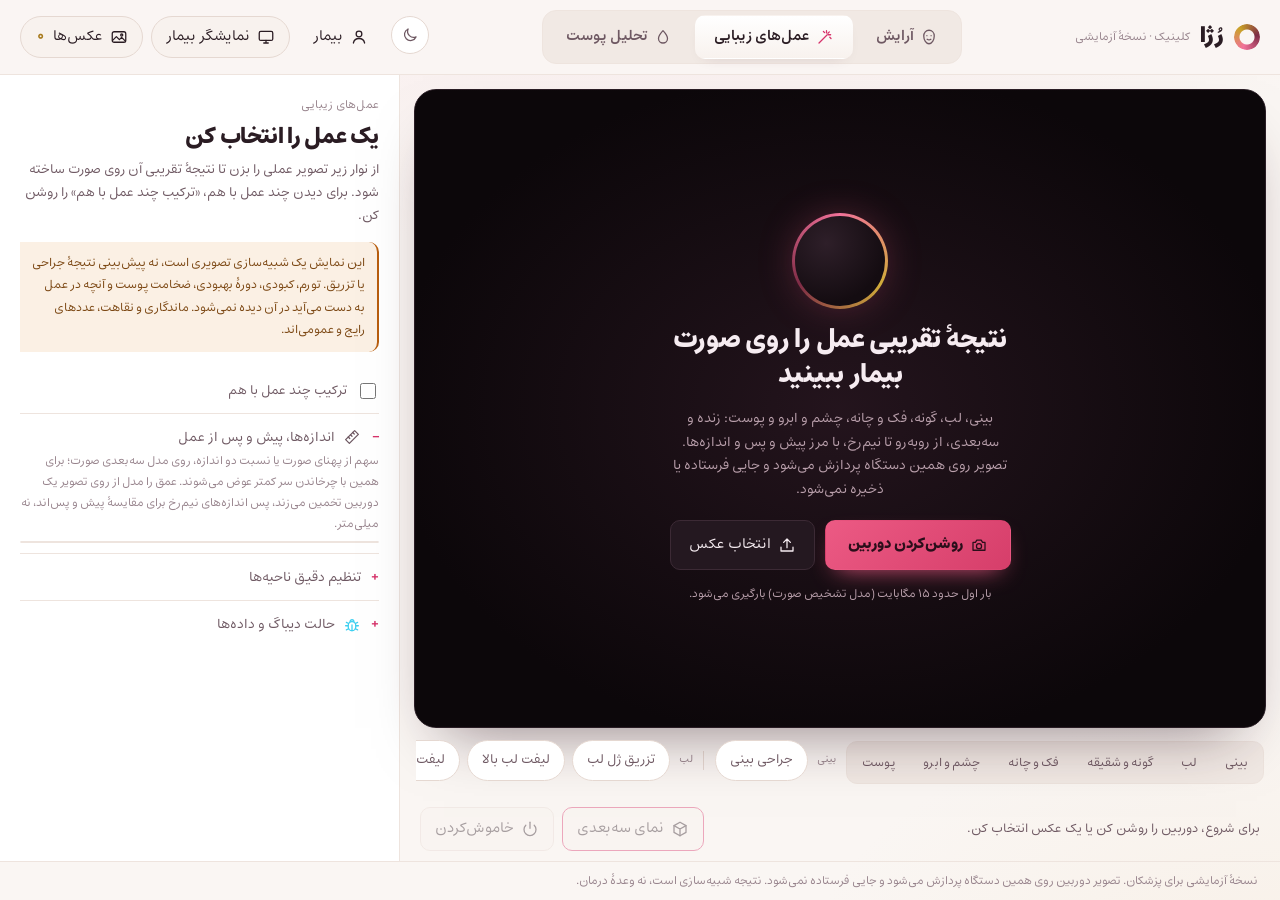
==== commit a9462fd4: "Roja's sections in the header: makeup, procedures, skin check The clinic gets the same tabs as Roja'" ====
--- a/index.html
+++ b/index.html
@@ -1,5 +1,5 @@
 <!doctype html>
-<html lang="fa" dir="rtl" data-release="11">
+<html lang="fa" dir="rtl" data-release="12">
 <head>
 <meta charset="utf-8">
 <meta name="viewport" content="width=device-width,initial-scale=1,viewport-fit=cover">
@@ -14,11 +14,13 @@
 <link rel="icon" href="favicon.svg">
 <link rel="apple-touch-icon" href="icons/icon-192.png">
 <link rel="preload" href="fonts/Estedad-var.woff2" as="font" type="font/woff2" crossorigin>
-<link rel="stylesheet" href="clinic.css?v=11">
+<link rel="stylesheet" href="clinic.css?v=12">
 </head>
 <body>
 
 <svg class="sprite" aria-hidden="true" focusable="false">
+  <symbol id="i-face" viewBox="0 0 24 24"><path d="M12 3c-4 0-7 3.2-7 7.6C5 15.8 8.2 21 12 21s7-5.2 7-10.4C19 6.2 16 3 12 3z"/><path d="M9.2 10.2h.01M14.8 10.2h.01M9.5 15c1.4 1 3.6 1 5 0"/></symbol>
+  <symbol id="i-drop" viewBox="0 0 24 24"><path d="M12 3.5s6 6.4 6 10.5a6 6 0 0 1-12 0c0-4.1 6-10.5 6-10.5z"/></symbol>
   <symbol id="i-wand" viewBox="0 0 24 24"><path d="M4 20L15 9"/><path d="M14 3.5v3M19.5 9h-3M17.8 5.2l-1.9 1.9M11.5 6.2l-1.6-1.6M18.4 12.4l1.6 1.6"/></symbol>
   <symbol id="i-compare" viewBox="0 0 24 24"><rect x="3" y="4.5" width="18" height="15" rx="3"/><path d="M12 2.5v19"/><path d="M8 12h-2M18 12h-2"/></symbol>
   <symbol id="i-pause" viewBox="0 0 24 24"><rect x="6.5" y="5" width="3.6" height="14" rx="1"/><rect x="13.9" y="5" width="3.6" height="14" rx="1"/></symbol>
@@ -40,6 +42,13 @@
 
 <header class="topbar">
   <a class="brand" href="./" aria-label="رُژا کلینیک، بارگذاری دوبارهٔ صفحه"><i aria-hidden="true"></i>رُژا <span>کلینیک · نسخهٔ آزمایشی</span></a>
+  <!-- Roja's sections, as one site: makeup and the skin check are Roja's own page,
+       the procedures this one (Roja Clinic, deployed on its own under /clinic/). -->
+  <nav class="modes" id="sections" aria-label="بخش‌های رُژا">
+    <a href="../"><svg class="ico"><use href="#i-face"/></svg>آرایش</a>
+    <a href="./" aria-current="page"><svg class="ico"><use href="#i-wand"/></svg>عمل‌های زیبایی</a>
+    <a href="../#skin"><svg class="ico"><use href="#i-drop"/></svg>تحلیل پوست</a>
+  </nav>
   <div class="top-actions">
     <button id="theme" class="icon-btn" type="button" aria-label="روشن یا تیره"><svg class="ico"><use href="#i-moon"/></svg></button>
     <button id="patient-open" class="pill patient-pill" aria-pressed="false" aria-label="پروندهٔ بیمار">
@@ -339,6 +348,6 @@
 })();
 </script>
 <script nomodule>document.getElementById('status').textContent='این مرورگر قدیمی است و این برنامه را اجرا نمی‌کند. آخرین نسخهٔ Chrome را نصب کن.';</script>
-<script type="module" src="app.js?v=11"></script>
+<script type="module" src="app.js?v=12"></script>
 </body>
 </html>
--- a/clinic.css
+++ b/clinic.css
@@ -238,11 +238,14 @@
 .brand:hover span{color:var(--rose)}
 
 .modes{display:flex;gap:4px;padding:4px;background:var(--bg-deep);border:1px solid var(--line-soft);border-radius:14px}
-.modes button{padding:8px 18px;border-radius:10px;color:var(--muted);font-weight:600;white-space:nowrap}
-.modes button:hover{color:var(--text)}
-.modes button[aria-selected=true]{background:linear-gradient(180deg,var(--raised),var(--surface-2));color:var(--text);
+/* A tab is a button within the page, or a link to the other part of the site (Roja's
+   makeup mirror and Roja Clinic are two pages that show as one). */
+.modes a{display:inline-flex;align-items:center;justify-content:center;gap:6px;border:1px solid transparent;text-decoration:none}
+.modes button,.modes a{padding:8px 18px;border-radius:10px;color:var(--muted);font-weight:600;white-space:nowrap}
+.modes button:hover,.modes a:hover{color:var(--text)}
+.modes button[aria-selected=true],.modes a[aria-current=page]{background:linear-gradient(180deg,var(--raised),var(--surface-2));color:var(--text);
   border-color:transparent;box-shadow:var(--shadow-sm)}
-.modes button[aria-selected=true] .ico{color:var(--rose)}
+.modes button[aria-selected=true] .ico,.modes a[aria-current=page] .ico{color:var(--rose)}
 
 .top-actions{display:flex;gap:8px}
 .pill{border-radius:999px;padding:7px 14px}
@@ -756,13 +759,13 @@
   .hud{max-width:70%;font-size:10px}
 }
 @media (max-width:420px){
-  .modes button{padding:6px 8px;font-size:12.5px}
+  .modes button,.modes a{padding:6px 8px;font-size:12.5px}
 }
 /* Three modes and the actions do not fit one phone row: the modes get a row of their own. */
 @media (max-width:560px){
   .topbar{flex-wrap:wrap;row-gap:8px}
   .modes{order:3;flex:1 0 100%}
-  .modes button{flex:1}
+  .modes button,.modes a{flex:1}
 }
 /* No room left in a phone's header; there the start screen offers the app instead. */
 @media (max-width:440px){
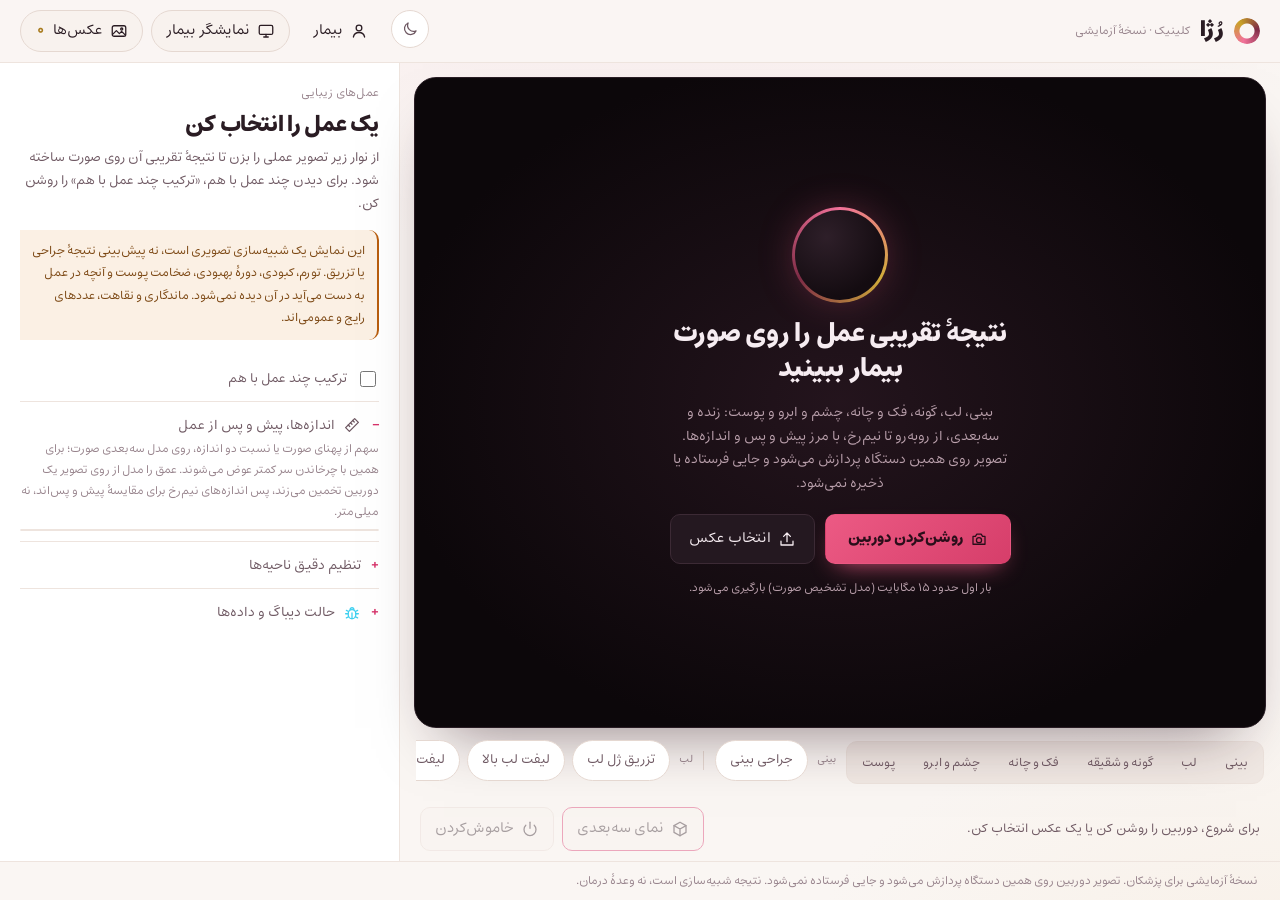
==== commit 2b21b9bf: "Only the procedures on the clinic's own site The top bar's tabs for makeup and the skin check led ba" ====
--- a/index.html
+++ b/index.html
@@ -1,5 +1,5 @@
 <!doctype html>
-<html lang="fa" dir="rtl" data-release="12">
+<html lang="fa" dir="rtl" data-release="14">
 <head>
 <meta charset="utf-8">
 <meta name="viewport" content="width=device-width,initial-scale=1,viewport-fit=cover">
@@ -14,14 +14,11 @@
 <link rel="icon" href="favicon.svg">
 <link rel="apple-touch-icon" href="icons/icon-192.png">
 <link rel="preload" href="fonts/Estedad-var.woff2" as="font" type="font/woff2" crossorigin>
-<link rel="stylesheet" href="clinic.css?v=12">
+<link rel="stylesheet" href="clinic.css?v=14">
 </head>
 <body>
 
 <svg class="sprite" aria-hidden="true" focusable="false">
-  <symbol id="i-face" viewBox="0 0 24 24"><path d="M12 3c-4 0-7 3.2-7 7.6C5 15.8 8.2 21 12 21s7-5.2 7-10.4C19 6.2 16 3 12 3z"/><path d="M9.2 10.2h.01M14.8 10.2h.01M9.5 15c1.4 1 3.6 1 5 0"/></symbol>
-  <symbol id="i-drop" viewBox="0 0 24 24"><path d="M12 3.5s6 6.4 6 10.5a6 6 0 0 1-12 0c0-4.1 6-10.5 6-10.5z"/></symbol>
-  <symbol id="i-wand" viewBox="0 0 24 24"><path d="M4 20L15 9"/><path d="M14 3.5v3M19.5 9h-3M17.8 5.2l-1.9 1.9M11.5 6.2l-1.6-1.6M18.4 12.4l1.6 1.6"/></symbol>
   <symbol id="i-compare" viewBox="0 0 24 24"><rect x="3" y="4.5" width="18" height="15" rx="3"/><path d="M12 2.5v19"/><path d="M8 12h-2M18 12h-2"/></symbol>
   <symbol id="i-pause" viewBox="0 0 24 24"><rect x="6.5" y="5" width="3.6" height="14" rx="1"/><rect x="13.9" y="5" width="3.6" height="14" rx="1"/></symbol>
   <symbol id="i-camera" viewBox="0 0 24 24"><path d="M4 8.5h3.2l1.9-3h5.8l1.9 3H20v10.5H4z"/><circle cx="12" cy="13.5" r="3.4"/></symbol>
@@ -42,13 +39,6 @@
 
 <header class="topbar">
   <a class="brand" href="./" aria-label="رُژا کلینیک، بارگذاری دوبارهٔ صفحه"><i aria-hidden="true"></i>رُژا <span>کلینیک · نسخهٔ آزمایشی</span></a>
-  <!-- Roja's sections, as one site: makeup and the skin check are Roja's own page,
-       the procedures this one (Roja Clinic, deployed on its own under /clinic/). -->
-  <nav class="modes" id="sections" aria-label="بخش‌های رُژا">
-    <a href="../"><svg class="ico"><use href="#i-face"/></svg>آرایش</a>
-    <a href="./" aria-current="page"><svg class="ico"><use href="#i-wand"/></svg>عمل‌های زیبایی</a>
-    <a href="../#skin"><svg class="ico"><use href="#i-drop"/></svg>تحلیل پوست</a>
-  </nav>
   <div class="top-actions">
     <button id="theme" class="icon-btn" type="button" aria-label="روشن یا تیره"><svg class="ico"><use href="#i-moon"/></svg></button>
     <button id="patient-open" class="pill patient-pill" aria-pressed="false" aria-label="پروندهٔ بیمار">
@@ -123,16 +113,19 @@
         </div>
         <p class="v3-hint" id="v3-hint">برای چرخاندن، روی صورت بکش؛ دو بار زدن آن را روبه‌رو برمی‌گرداند.</p>
       </div>
-      <!-- Taking the pictures the 3D view is made from. -->
+      <!-- Taking the pictures the 3D view is made from: as many angles as the head
+           turns through, each cell of the grid one of them. -->
       <div class="v3-capture" id="v3-capture" role="dialog" aria-labelledby="v3-capture-title" hidden>
         <h3 id="v3-capture-title">ساختن نمای سه‌بعدی</h3>
         <ol class="v3-steps">
           <li id="v3-step-front">روبه‌روی دوربین نگاه کن</li>
-          <li id="v3-step-side">سر را آرام به یک طرف بچرخان</li>
-          <li id="v3-step-other">حالا آرام به طرف دیگر</li>
+          <li id="v3-step-side">سر را آرام به چپ و راست بچرخان</li>
+          <li id="v3-step-tilt">کمی هم بالا و پایین</li>
         </ol>
+        <div class="v3-grid" id="v3-grid" aria-hidden="true"><i class="v3-dot" id="v3-dot" hidden></i></div>
+        <p class="v3-count" id="v3-count"></p>
         <p class="v3-now" id="v3-now" aria-live="polite"></p>
-        <p class="help">هر زاویه وقتی سر چند لحظه ثابت بماند خودش گرفته می‌شود. سه زاویه کناره‌های بینی و گونه را در نیم‌رخ درست‌تر می‌سازد؛ با یک زاویه هم می‌شود ساخت.</p>
+        <p class="help">هر زاویه‌ای که سر آرام از آن بگذرد خودش گرفته می‌شود و هرچه زاویه‌ها بیشتر، شکل و بافت مدل دقیق‌تر است. وقتی خانه‌های لازم پر شد مدل خودش ساخته می‌شود؛ با یک زاویهٔ روبه‌رو هم می‌شود ساخت.</p>
         <div class="v3-actions">
           <button type="button" class="primary" id="v3-build" disabled>با همین بساز</button>
           <button type="button" class="ghost" id="v3-cancel">لغو</button>
@@ -348,6 +341,6 @@
 })();
 </script>
 <script nomodule>document.getElementById('status').textContent='این مرورگر قدیمی است و این برنامه را اجرا نمی‌کند. آخرین نسخهٔ Chrome را نصب کن.';</script>
-<script type="module" src="app.js?v=12"></script>
+<script type="module" src="app.js?v=14"></script>
 </body>
 </html>
--- a/clinic.css
+++ b/clinic.css
@@ -385,6 +385,21 @@
 .v3-steps li.now{color:#F6ECF1;font-weight:700}
 .v3-steps li.done{color:#7FD8A6}
 .v3-steps li.done::after{content:" ✓"}
+/* The angles taken, one cell each, mirrored like the picture; the dot is the head now.
+   Outlined: the cells the model needs. */
+.v3-grid{
+  position:relative;direction:ltr;display:grid;grid-template-columns:repeat(11,1fr);grid-template-rows:repeat(3,14px);
+  gap:3px;margin:10px 0 4px;
+}
+.v3-grid .cell{border-radius:3px;background:#FFFFFF0F;transition:background-color .2s}
+.v3-grid .cell.need{box-shadow:inset 0 0 0 1px #F4E3B066}
+.v3-grid .cell.got{background:#7FD8A6;box-shadow:none}
+.v3-dot{
+  position:absolute;width:10px;height:10px;margin:-5px 0 0 -5px;border-radius:50%;pointer-events:none;
+  background:#F6ECF1;box-shadow:0 0 0 2px #B83A6A;transition:left .12s linear,top .12s linear;
+}
+.v3-dot[hidden]{display:none}
+.v3-count{min-height:1.2em;margin:4px 0 0;font-size:12px;color:#BBA1AD}
 .v3-now{min-height:1.4em;margin:6px 0;font-size:13px;color:#F4E3B0}
 .v3-capture .help{color:#BBA1AD}
 .v3-actions{display:flex;gap:8px;margin-top:8px}
@@ -392,7 +407,8 @@
 .v3-actions .ghost{background:#0C070A99;border-color:#FFFFFF1F;color:#E9D6DF}
 @media (max-width:900px){
   .v3-capture{bottom:8px;inset-inline-start:8px;padding:10px 12px;width:min(300px,calc(100% - 16px))}
-  .v3-capture .help{display:none}
+  /* The grid and the line under it say what to do; the steps would hide the face. */
+  .v3-capture .help,.v3-steps{display:none}
 }
 
 /* The floating tools, glass over the dark around the frame. */
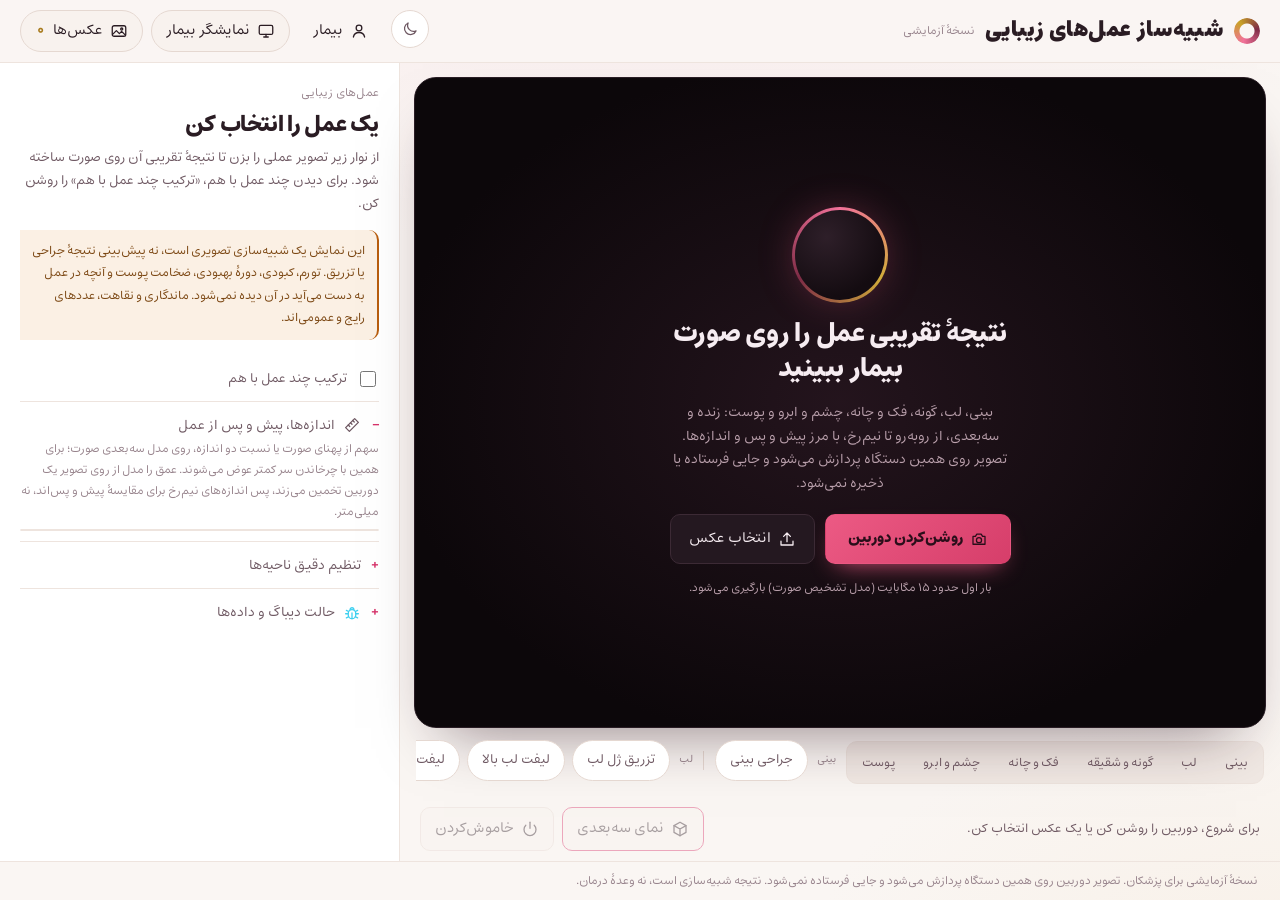
==== commit 100e593d: "Take the Roja name off the clinic's pages The page title, the top bar, the patient display's idle sc" ====
--- a/index.html
+++ b/index.html
@@ -10,7 +10,7 @@
      flashes the other one. Without a choice the system's light or dark is followed. -->
 <script>try{var t=localStorage.getItem('clinic-theme');if(t==='light'||t==='dark')document.documentElement.dataset.theme=t;}catch(e){}</script>
 <meta name="robots" content="noindex">
-<title>رُژا کلینیک | پیش‌نمایش عمل‌های زیبایی</title>
+<title>شبیه‌ساز عمل‌های زیبایی</title>
 <link rel="icon" href="favicon.svg">
 <link rel="apple-touch-icon" href="icons/icon-192.png">
 <link rel="preload" href="fonts/Estedad-var.woff2" as="font" type="font/woff2" crossorigin>
@@ -38,7 +38,7 @@
 </svg>
 
 <header class="topbar">
-  <a class="brand" href="./" aria-label="رُژا کلینیک، بارگذاری دوبارهٔ صفحه"><i aria-hidden="true"></i>رُژا <span>کلینیک · نسخهٔ آزمایشی</span></a>
+  <a class="brand" href="./" aria-label="شبیه‌ساز عمل‌های زیبایی، بارگذاری دوبارهٔ صفحه"><i aria-hidden="true"></i>شبیه‌ساز عمل‌های زیبایی <span>نسخهٔ آزمایشی</span></a>
   <div class="top-actions">
     <button id="theme" class="icon-btn" type="button" aria-label="روشن یا تیره"><svg class="ico"><use href="#i-moon"/></svg></button>
     <button id="patient-open" class="pill patient-pill" aria-pressed="false" aria-label="پروندهٔ بیمار">
